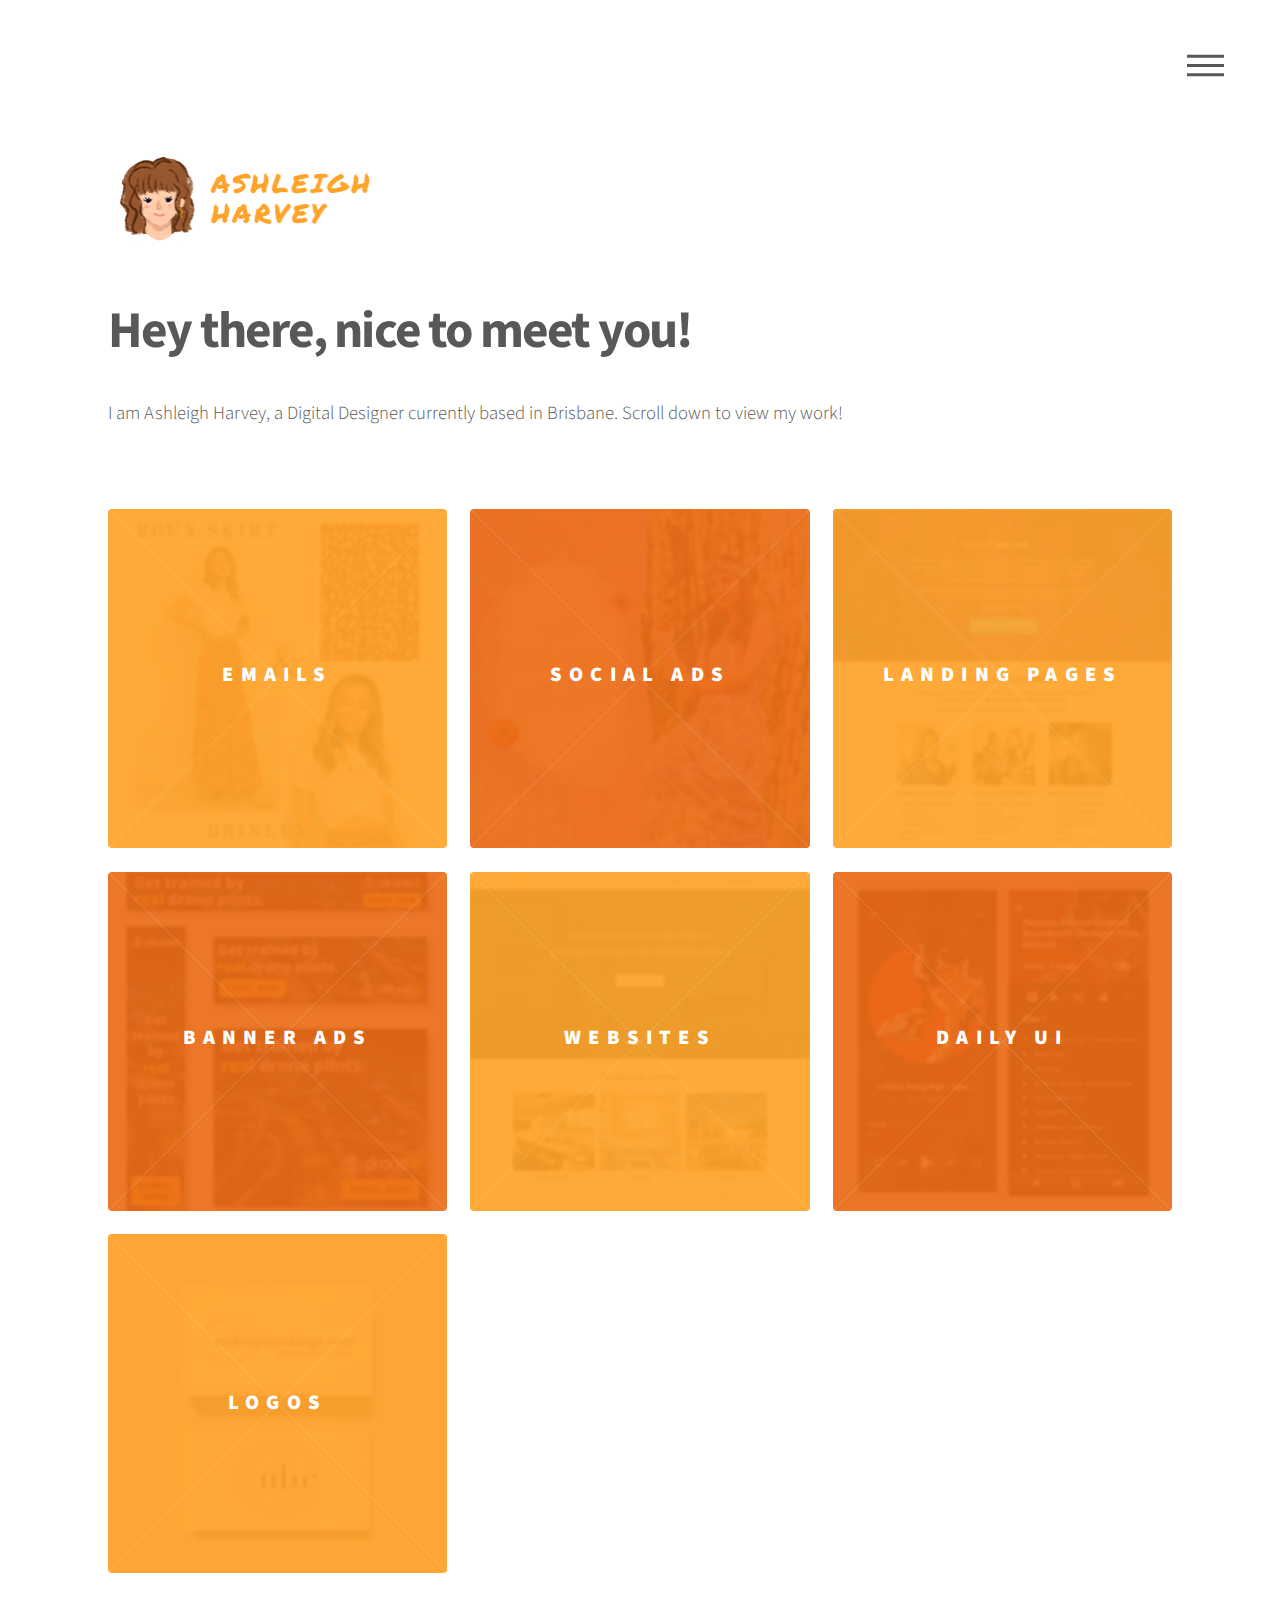
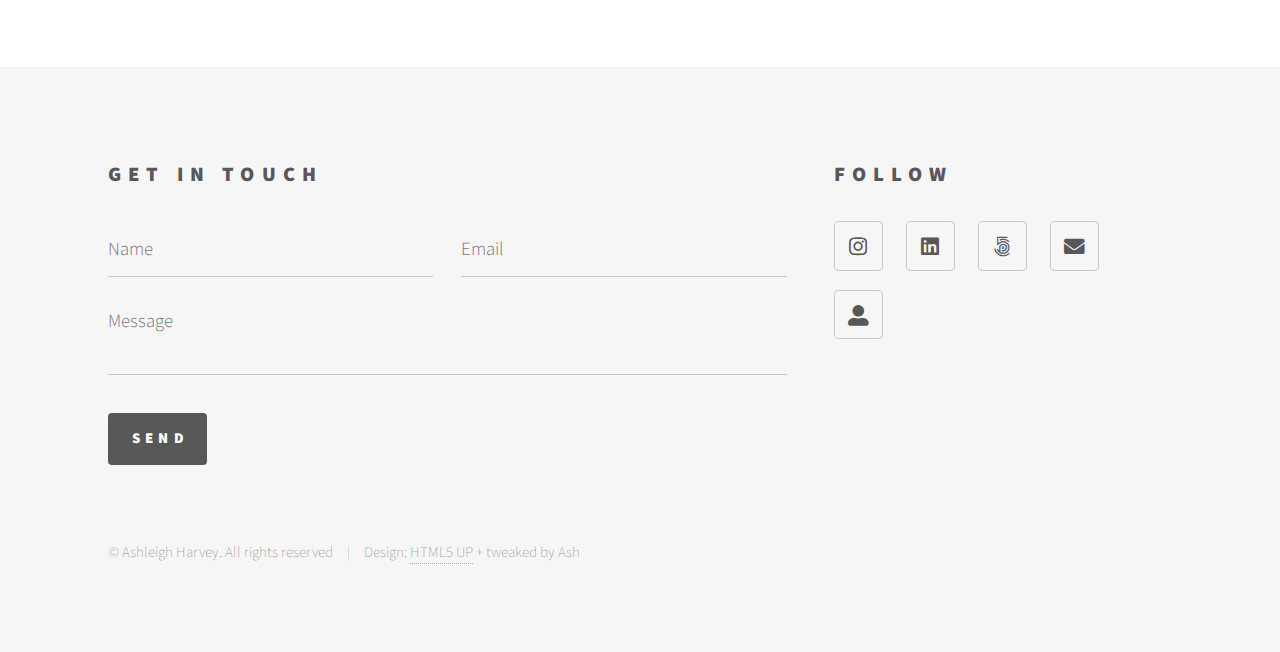
==== index.html @ 08225949 "first commit" ====
<!DOCTYPE HTML>
<!--
	Phantom by HTML5 UP. Adjusted by Ashleigh Harvey.
	html5up.net | @ajlkn
	Free for personal and commercial use under the CCA 3.0 license (html5up.net/license)
-->
<html>
	<head>
		<title>Ashleigh Harvey</title>
		<meta charset="utf-8" />
		<meta name="viewport" content="width=device-width, initial-scale=1, user-scalable=no" />
        <link rel="shortcut icon" type="image/jpg" href="images/favicon.png"/>
		<link rel="stylesheet" href="assets/css/main.css" />
        <link rel="stylesheet" href="images/ashface-square.png" />
		<noscript><link rel="stylesheet" href="assets/css/noscript.css" /></noscript>
	</head>
	<body class="is-preload">
		<!-- Wrapper -->
			<div id="wrapper">

				<!-- Header -->
					<header id="header">
						<div class="inner">

							<!-- Logo -->
								<a href="index.html" class="logo">
									<span class="symbol"><img src="images/ashleighharvey-logo.gif" alt="logo" style="width:278px;height:100px;"/></span>
								</a>

							<!-- Nav -->
								<nav>
									<ul>
										<li><a href="#menu">Menu</a></li>
									</ul>
								</nav>

						</div>
					</header>

				<!-- Menu -->
					<nav id="menu">
						<h2>Menu</h2>
						<ul>
							<li><a href="index.html">Home</a></li>
							<li><a href="about.html">About Me</a></li>
							<li><a href="Ashleigh-Harvey-Resume.pdf" target="_blank">Resume</a></li>
							<li><a href="elements.html">Elements</a></li>
						</ul>
					</nav>

				<!-- Main -->
					<div id="main">
						<div class="inner">
							<header>
                                
                              
                                <!-- CHANGING HEADER
                                <div class="typist-container">
                                <h1 class="typist">Howdy</h1>
                                <h1 class="typist">Flameo Hotman</h1>
                                <h1 class="typist">How's it going?</h1>
                                <h1 class="typist">Hiya!</h1>
                                <h1 class="typist">Nice to meet you.</h1>
                                </div>
                                -->
                                
                                
                                
                                
								<h1>Hey there, nice to meet you! </h1>
								<p>I am Ashleigh Harvey, a Digital Designer currently based in Brisbane. 
                                Scroll down to view my work!
</p>
							</header>
							<section class="tiles" style="margin-top: 3em;">
								<article class="style1">
									<span class="image">
										<img src="images/email-tile.jpg" alt="" />
									</span>
									<a href="Emails.html">
										<h2>Emails</h2>
										<div class="content">
											<p>Campaigns + Automations created in Active Campaign, Mailchimp, Klaviyo, Omnisend.</p>
										</div>
									</a>
								</article>
								<article class="style2">
									<span class="image">
										<img src="images/social-tile.jpg" alt="" />
									</span>
									<a href="SocialMedia.html">
										<h2>Social Ads</h2>
										<div class="content">
											<p>Ads and carousel designs for social media platforms.</p>
										</div>
									</a>
								</article>
								<article class="style3">
									<span class="image">
										<img src="images/lp-tile.jpg" alt="" />
									</span>
									<a href="landingpage.html">
										<h2>Landing Pages</h2>
										<div class="content">
											<p>Created with Unbounce.</p>
										</div>
									</a>
								</article>
								<article class="style4">
									<span class="image">
										<img src="images/banner-tile.jpg" alt="" />
									</span>
									<a href="googlebanner.html">
										<h2>Banner Ads</h2>
										<div class="content">
											<p>Photoshop, Bannersnack.</p>
										</div>
									</a>
								</article>
								<article class="style5">
									<span class="image">
										<img src="images/website-tile.png" alt="" />
									</span>
									<a href="websites.html">
										<h2>Websites</h2>
										<div class="content">
											<p>Photoshop, XD, Wordpress, Shopify.</p>
										</div>
									</a>
								</article>
								<article class="style6">
									<span class="image">
								        <img src="images/videogame.png" alt="" />
									</span>
									<a href="ui.html">
										<h2>Daily UI</h2>
										<div class="content">
											<p>Daily UI challenge concepts.</p>
										</div>
                               
									</a>
								</article>
                                
                                <article class="style1">
									<span class="image">
										<img src="images/logo-tile.jpg" alt="" />
									</span>
									<a href="logo.html">
										<h2>Logos</h2>
									</a>
								</article>
								
                                  
                                
                                
							</section>
						</div>
					</div>

				<!-- Footer -->
					<footer id="footer">
						<div class="inner">
							<section>
								<h2>Get in touch</h2>
								<form method="post" action="mailto:lh.ashleigh@gmail.com">
									<div class="fields">
										<div class="field half">
											<input type="text" name="name" id="name" placeholder="Name" />
										</div>
										<div class="field half">
											<input type="email" name="email" id="email" placeholder="Email" />
										</div>
										<div class="field">
											<textarea name="message" id="message" placeholder="Message"></textarea>
										</div>
									</div>
									<ul class="actions">
										<li><input type="submit" value="Send" class="primary" /></li>
									</ul>
								</form>
							</section>
							<section>
								<h2>Follow</h2>
								<ul class="icons">
									
                                    <li><a href="https://www.instagram.com/potatomashleigh" target="_blank" class="icon brands style2 fa-instagram"  title="Instagram"><span class="label">Instagram</span></a></li>
                                    
                                    <li><a href="https://www.linkedin.com/in/ashleighharvey" target="_blank" class="icon brands style2 fa-linkedin"  title="LinkedIn"><span class="label">LinkedIn</span></a></li>
									
                                    <li><a href="https://500px.com/potatomashleigh" class="icon brands style2 fa-500px" target="_blank" title="Photography"><span class="label">500px</span></a></li>
									
                                    <li><a href="mailto:lh.ashleigh@gmail.com" target="_blank" class="icon solid style2 fa-envelope" title="Email"><span class="label">Email</span></a></li>
                                    
                                    <li><a href="https://www.interaction-design.org/ashleigh-harvey" class="icon solid style2 fa-user-alt" target="_blank" title="IDF Profile"><span class="label">Interaction Design Foundation</span></a></li>
								</ul>
                                
							</section>
							<ul class="copyright">
								<li>&copy; Ashleigh Harvey. All rights reserved</li><li>Design: <a href="http://html5up.net" target="_blank">HTML5 UP</a> + tweaked by Ash</li>
							</ul>
						</div>
					</footer>

			</div>

		<!-- Scripts -->
			<script src="assets/js/jquery.min.js"></script>
			<script src="assets/js/browser.min.js"></script>
			<script src="assets/js/breakpoints.min.js"></script>
			<script src="assets/js/util.js"></script>
			<script src="assets/js/main.js"></script>

	</body>
</html>
---- assets/css/main.css ----
@import url(fontawesome-all.min.css);
@import url("https://fonts.googleapis.com/css?family=Source+Sans+Pro:300,700,900");

/*
	Phantom by HTML5 UP. Adjusted by Ashleigh Harvey.
	html5up.net | @ajlkn
	Free for personal and commercial use under the CCA 3.0 license (html5up.net/license)
*/

html, body, div, span, applet, object,
iframe, h1, h2, h3, h4, h5, h6, p, blockquote,
pre, a, abbr, acronym, address, big, cite,
code, del, dfn, em, img, ins, kbd, q, s, samp,
small, strike, strong, sub, sup, tt, var, b,
u, i, center, dl, dt, dd, ol, ul, li, fieldset,
form, label, legend, table, caption, tbody,
tfoot, thead, tr, th, td, article, aside,
canvas, details, embed, figure, figcaption,
footer, header, hgroup, menu, nav, output, ruby,
section, summary, time, mark, audio, video {
	margin: 0;
	padding: 0;
	border: 0;
	font-size: 100%;
	font: inherit;
	vertical-align: baseline;}

article, aside, details, figcaption, figure,
footer, header, hgroup, menu, nav, section {
	display: block;}

body {
	line-height: 1;
}

ol, ul {
	list-style: none;
}

blockquote, q {
	quotes: none;
}

	blockquote:before, blockquote:after, q:before, q:after {
		content: '';
		content: none;
	}

table {
	border-collapse: collapse;
	border-spacing: 0;
}

body {
	-webkit-text-size-adjust: none;
}

mark {
	background-color: transparent;
	color: inherit;
}

input::-moz-focus-inner {
	border: 0;
	padding: 0;
}

input, select, textarea {
	-moz-appearance: none;
	-webkit-appearance: none;
	-ms-appearance: none;
	appearance: none;
}

/* Basic */

	@-ms-viewport {
		width: device-width;
	}

	body {
		-ms-overflow-style: scrollbar;
	}

	@media screen and (max-width: 480px) {

		html, body {
			min-width: 320px;
		}

	}

	html {
		box-sizing: border-box;
	}

	*, *:before, *:after {
		box-sizing: inherit;
	}

	body {
		background: #ffffff;
	}



/* Type */

	body, input, select, textarea {
		color: #585858;
		font-family: "Source Sans Pro", Helvetica, sans-serif;
		font-size: 16pt;
		font-weight: 300;
		line-height: 1.75;
	}

		@media screen and (max-width: 1680px) {

			body, input, select, textarea {
				font-size: 16pt;
			}

		}

		@media screen and (max-width: 1280px) {

			body, input, select, textarea {
				font-size: 14pt;
			}

		}

	a {
		-moz-transition: border-bottom-color 0.2s ease, color 0.2s ease;
		-webkit-transition: border-bottom-color 0.2s ease, color 0.2s ease;
		-ms-transition: border-bottom-color 0.2s ease, color 0.2s ease;
		transition: border-bottom-color 0.2s ease, color 0.2s ease;
		text-decoration: none;
		color: #585858;
		border-bottom: dotted 1px rgba(88, 88, 88, 0.5);
	}

		a:hover {
			border-bottom-color: transparent;
			color: #FFA329 !important;
		}

	strong, b {
		font-weight: 900;
	}

	em, i {
		font-style: italic;
	}

	p {
		margin: 0 0 2em 0;
	}

	h1 {
		font-size: 2.75em;
		font-weight: 700;
		line-height: 1.3;
		margin: 0 0 1em 0;
		letter-spacing: -0.035em;
	}

		h1 a {
			color: inherit;
		}

		@media screen and (max-width: 736px) {

			h1 {
				font-size: 2em;
				margin: 0 0 1em 0;
			}

		}

		@media screen and (max-width: 360px) {

			h1 {
				font-size: 1.75em;
			}

		}

	h2, h3, h4, h5, h6 {
		font-weight: 900;
		line-height: 1.5;
		margin: 0 0 1.5em 0;
		text-transform: uppercase;
		letter-spacing: 0.35em;
	}

		h2 a, h3 a, h4 a, h5 a, h6 a {
			color: inherit;
		}

	h2 {
		font-size: 1.1em;
	}

	h3 {
		font-size: 1em;
	}

	h4 {
		font-size: 0.8em;
	}

	h5 {
		font-size: 0.8em;
	}

	h6 {
		font-size: 0.8em;
	}

	@media screen and (max-width: 980px) {

		h1 br, h2 br, h3 br, h4 br, h5 br, h6 br {
			display: none;
		}

	}

	@media screen and (max-width: 736px) {

		h2 {
			font-size: 1em;
		}

		h3 {
			font-size: .9em;
		}

	}

	sub {
		font-size: 0.8em;
		position: relative;
		top: 0.5em;
	}

	sup {
		font-size: 0.8em;
		position: relative;
		top: -0.5em;
	}

	blockquote {
		border-left: solid 4px #c9c9c9;
		font-style: italic;
		margin: 0 0 2em 0;
		padding: 0.5em 0 0.5em 2em;
	}

	code {
		background: rgba(144, 144, 144, 0.075);
		border-radius: 4px;
		border: solid 1px #c9c9c9;
		font-family: "Courier New", monospace;
		font-size: 0.9em;
		margin: 0 0.25em;
		padding: 0.25em 0.65em;
	}

	pre {
		-webkit-overflow-scrolling: touch;
		font-family: "Courier New", monospace;
		font-size: 0.9em;
		margin: 0 0 2em 0;
	}

		pre code {
			display: block;
			line-height: 1.75;
			padding: 1em 1.5em;
			overflow-x: auto;
		}

	hr {
		border: 0;
		border-bottom: solid 1px #c9c9c9;
		margin: 2em 0;
	}

		hr.major {
			margin: 3em 0;
		}

	.align-left {
		text-align: left;
	}

	.align-center {
		text-align: center;
	}

	.align-right {
		text-align: right;
	}

/* Row */

	.row {
		display: flex;
		flex-wrap: wrap;
		box-sizing: border-box;
		align-items: stretch;
	}

		.row > * {
			box-sizing: border-box;
		}

		.row.gtr-uniform > * > :last-child {
			margin-bottom: 0;
		}

		.row.aln-left {
			justify-content: flex-start;
		}

		.row.aln-center {
			justify-content: center;
		}

		.row.aln-right {
			justify-content: flex-end;
		}

		.row.aln-top {
			align-items: flex-start;
		}

		.row.aln-middle {
			align-items: center;
		}

		.row.aln-bottom {
			align-items: flex-end;
		}

		.row > .imp {
			order: -1;
		}

		.row > .col-1 {
			width: 8.33333%;
		}

		.row > .off-1 {
			margin-left: 8.33333%;
		}

		.row > .col-2 {
			width: 16.66667%;
		}

		.row > .off-2 {
			margin-left: 16.66667%;
		}

		.row > .col-3 {
			width: 25%;
		}

		.row > .off-3 {
			margin-left: 25%;
		}

		.row > .col-4 {
			width: 33.33333%;
		}

		.row > .off-4 {
			margin-left: 33.33333%;
		}

		.row > .col-5 {
			width: 41.66667%;
		}

		.row > .off-5 {
			margin-left: 41.66667%;
		}

		.row > .col-6 {
			width: 50%;
		}

		.row > .off-6 {
			margin-left: 50%;
		}

		.row > .col-7 {
			width: 58.33333%;
		}

		.row > .off-7 {
			margin-left: 58.33333%;
		}

		.row > .col-8 {
			width: 66.66667%;
		}

		.row > .off-8 {
			margin-left: 66.66667%;
		}

		.row > .col-9 {
			width: 75%;
		}

		.row > .off-9 {
			margin-left: 75%;
		}

		.row > .col-10 {
			width: 83.33333%;
		}

		.row > .off-10 {
			margin-left: 83.33333%;
		}

		.row > .col-11 {
			width: 91.66667%;
		}

		.row > .off-11 {
			margin-left: 91.66667%;
		}

		.row > .col-12 {
			width: 100%;
		}

		.row > .off-12 {
			margin-left: 100%;
		}

		.row.gtr-0 {
			margin-top: 0;
			margin-left: 0em;
		}

			.row.gtr-0 > * {
				padding: 0 0 0 0em;
			}

			.row.gtr-0.gtr-uniform {
				margin-top: 0em;
			}

				.row.gtr-0.gtr-uniform > * {
					padding-top: 0em;
				}

		.row.gtr-25 {
			margin-top: 0;
			margin-left: -0.5em;
		}

			.row.gtr-25 > * {
				padding: 0 0 0 0.5em;
			}

			.row.gtr-25.gtr-uniform {
				margin-top: -0.5em;
			}

				.row.gtr-25.gtr-uniform > * {
					padding-top: 0.5em;
				}

		.row.gtr-50 {
			margin-top: 0;
			margin-left: -1em;
		}

			.row.gtr-50 > * {
				padding: 0 0 0 1em;
			}

			.row.gtr-50.gtr-uniform {
				margin-top: -1em;
			}

				.row.gtr-50.gtr-uniform > * {
					padding-top: 1em;
				}

		.row {
			margin-top: 0;
			margin-left: -2em;
		}

			.row > * {
				padding: 0 0 0 2em;
			}

			.row.gtr-uniform {
				margin-top: -2em;
			}

				.row.gtr-uniform > * {
					padding-top: 2em;
				}

		.row.gtr-150 {
			margin-top: 0;
			margin-left: -3em;
		}

			.row.gtr-150 > * {
				padding: 0 0 0 3em;
			}

			.row.gtr-150.gtr-uniform {
				margin-top: -3em;
			}

				.row.gtr-150.gtr-uniform > * {
					padding-top: 3em;
				}

		.row.gtr-200 {
			margin-top: 0;
			margin-left: -4em;
		}

			.row.gtr-200 > * {
				padding: 0 0 0 4em;
			}

			.row.gtr-200.gtr-uniform {
				margin-top: -4em;
			}

				.row.gtr-200.gtr-uniform > * {
					padding-top: 4em;
				}

		@media screen and (max-width: 1680px) {

			.row {
				display: flex;
				flex-wrap: wrap;
				box-sizing: border-box;
				align-items: stretch;
			}

				.row > * {
					box-sizing: border-box;
				}

				.row.gtr-uniform > * > :last-child {
					margin-bottom: 0;
				}

				.row.aln-left {
					justify-content: flex-start;
				}

				.row.aln-center {
					justify-content: center;
				}

				.row.aln-right {
					justify-content: flex-end;
				}

				.row.aln-top {
					align-items: flex-start;
				}

				.row.aln-middle {
					align-items: center;
				}

				.row.aln-bottom {
					align-items: flex-end;
				}

				.row > .imp-xlarge {
					order: -1;
				}

				.row > .col-1-xlarge {
					width: 8.33333%;
				}

				.row > .off-1-xlarge {
					margin-left: 8.33333%;
				}

				.row > .col-2-xlarge {
					width: 16.66667%;
				}

				.row > .off-2-xlarge {
					margin-left: 16.66667%;
				}

				.row > .col-3-xlarge {
					width: 25%;
				}

				.row > .off-3-xlarge {
					margin-left: 25%;
				}

				.row > .col-4-xlarge {
					width: 33.33333%;
				}

				.row > .off-4-xlarge {
					margin-left: 33.33333%;
				}

				.row > .col-5-xlarge {
					width: 41.66667%;
				}

				.row > .off-5-xlarge {
					margin-left: 41.66667%;
				}

				.row > .col-6-xlarge {
					width: 50%;
				}

				.row > .off-6-xlarge {
					margin-left: 50%;
				}

				.row > .col-7-xlarge {
					width: 58.33333%;
				}

				.row > .off-7-xlarge {
					margin-left: 58.33333%;
				}

				.row > .col-8-xlarge {
					width: 66.66667%;
				}

				.row > .off-8-xlarge {
					margin-left: 66.66667%;
				}

				.row > .col-9-xlarge {
					width: 75%;
				}

				.row > .off-9-xlarge {
					margin-left: 75%;
				}

				.row > .col-10-xlarge {
					width: 83.33333%;
				}

				.row > .off-10-xlarge {
					margin-left: 83.33333%;
				}

				.row > .col-11-xlarge {
					width: 91.66667%;
				}

				.row > .off-11-xlarge {
					margin-left: 91.66667%;
				}

				.row > .col-12-xlarge {
					width: 100%;
				}

				.row > .off-12-xlarge {
					margin-left: 100%;
				}

				.row.gtr-0 {
					margin-top: 0;
					margin-left: 0em;
				}

					.row.gtr-0 > * {
						padding: 0 0 0 0em;
					}

					.row.gtr-0.gtr-uniform {
						margin-top: 0em;
					}

						.row.gtr-0.gtr-uniform > * {
							padding-top: 0em;
						}

				.row.gtr-25 {
					margin-top: 0;
					margin-left: -0.5em;
				}

					.row.gtr-25 > * {
						padding: 0 0 0 0.5em;
					}

					.row.gtr-25.gtr-uniform {
						margin-top: -0.5em;
					}

						.row.gtr-25.gtr-uniform > * {
							padding-top: 0.5em;
						}

				.row.gtr-50 {
					margin-top: 0;
					margin-left: -1em;
				}

					.row.gtr-50 > * {
						padding: 0 0 0 1em;
					}

					.row.gtr-50.gtr-uniform {
						margin-top: -1em;
					}

						.row.gtr-50.gtr-uniform > * {
							padding-top: 1em;
						}

				.row {
					margin-top: 0;
					margin-left: -2em;
				}

					.row > * {
						padding: 0 0 0 2em;
					}

					.row.gtr-uniform {
						margin-top: -2em;
					}

						.row.gtr-uniform > * {
							padding-top: 2em;
						}

				.row.gtr-150 {
					margin-top: 0;
					margin-left: -3em;
				}

					.row.gtr-150 > * {
						padding: 0 0 0 3em;
					}

					.row.gtr-150.gtr-uniform {
						margin-top: -3em;
					}

						.row.gtr-150.gtr-uniform > * {
							padding-top: 3em;
						}

				.row.gtr-200 {
					margin-top: 0;
					margin-left: -4em;
				}

					.row.gtr-200 > * {
						padding: 0 0 0 4em;
					}

					.row.gtr-200.gtr-uniform {
						margin-top: -4em;
					}

						.row.gtr-200.gtr-uniform > * {
							padding-top: 4em;
						}

		}

		@media screen and (max-width: 1280px) {

			.row {
				display: flex;
				flex-wrap: wrap;
				box-sizing: border-box;
				align-items: stretch;
			}

				.row > * {
					box-sizing: border-box;
				}

				.row.gtr-uniform > * > :last-child {
					margin-bottom: 0;
				}

				.row.aln-left {
					justify-content: flex-start;
				}

				.row.aln-center {
					justify-content: center;
				}

				.row.aln-right {
					justify-content: flex-end;
				}

				.row.aln-top {
					align-items: flex-start;
				}

				.row.aln-middle {
					align-items: center;
				}

				.row.aln-bottom {
					align-items: flex-end;
				}

				.row > .imp-large {
					order: -1;
				}

				.row > .col-1-large {
					width: 8.33333%;
				}

				.row > .off-1-large {
					margin-left: 8.33333%;
				}

				.row > .col-2-large {
					width: 16.66667%;
				}

				.row > .off-2-large {
					margin-left: 16.66667%;
				}

				.row > .col-3-large {
					width: 25%;
				}

				.row > .off-3-large {
					margin-left: 25%;
				}

				.row > .col-4-large {
					width: 33.33333%;
				}

				.row > .off-4-large {
					margin-left: 33.33333%;
				}

				.row > .col-5-large {
					width: 41.66667%;
				}

				.row > .off-5-large {
					margin-left: 41.66667%;
				}

				.row > .col-6-large {
					width: 50%;
				}

				.row > .off-6-large {
					margin-left: 50%;
				}

				.row > .col-7-large {
					width: 58.33333%;
				}

				.row > .off-7-large {
					margin-left: 58.33333%;
				}

				.row > .col-8-large {
					width: 66.66667%;
				}

				.row > .off-8-large {
					margin-left: 66.66667%;
				}

				.row > .col-9-large {
					width: 75%;
				}

				.row > .off-9-large {
					margin-left: 75%;
				}

				.row > .col-10-large {
					width: 83.33333%;
				}

				.row > .off-10-large {
					margin-left: 83.33333%;
				}

				.row > .col-11-large {
					width: 91.66667%;
				}

				.row > .off-11-large {
					margin-left: 91.66667%;
				}

				.row > .col-12-large {
					width: 100%;
				}

				.row > .off-12-large {
					margin-left: 100%;
				}

				.row.gtr-0 {
					margin-top: 0;
					margin-left: 0em;
				}

					.row.gtr-0 > * {
						padding: 0 0 0 0em;
					}

					.row.gtr-0.gtr-uniform {
						margin-top: 0em;
					}

						.row.gtr-0.gtr-uniform > * {
							padding-top: 0em;
						}

				.row.gtr-25 {
					margin-top: 0;
					margin-left: -0.5em;
				}

					.row.gtr-25 > * {
						padding: 0 0 0 0.5em;
					}

					.row.gtr-25.gtr-uniform {
						margin-top: -0.5em;
					}

						.row.gtr-25.gtr-uniform > * {
							padding-top: 0.5em;
						}

				.row.gtr-50 {
					margin-top: 0;
					margin-left: -1em;
				}

					.row.gtr-50 > * {
						padding: 0 0 0 1em;
					}

					.row.gtr-50.gtr-uniform {
						margin-top: -1em;
					}

						.row.gtr-50.gtr-uniform > * {
							padding-top: 1em;
						}

				.row {
					margin-top: 0;
					margin-left: -2em;
				}

					.row > * {
						padding: 0 0 0 2em;
					}

					.row.gtr-uniform {
						margin-top: -2em;
					}

						.row.gtr-uniform > * {
							padding-top: 2em;
						}

				.row.gtr-150 {
					margin-top: 0;
					margin-left: -3em;
				}

					.row.gtr-150 > * {
						padding: 0 0 0 3em;
					}

					.row.gtr-150.gtr-uniform {
						margin-top: -3em;
					}

						.row.gtr-150.gtr-uniform > * {
							padding-top: 3em;
						}

				.row.gtr-200 {
					margin-top: 0;
					margin-left: -4em;
				}

					.row.gtr-200 > * {
						padding: 0 0 0 4em;
					}

					.row.gtr-200.gtr-uniform {
						margin-top: -4em;
					}

						.row.gtr-200.gtr-uniform > * {
							padding-top: 4em;
						}

		}

		@media screen and (max-width: 980px) {

			.row {
				display: flex;
				flex-wrap: wrap;
				box-sizing: border-box;
				align-items: stretch;
			}

				.row > * {
					box-sizing: border-box;
				}

				.row.gtr-uniform > * > :last-child {
					margin-bottom: 0;
				}

				.row.aln-left {
					justify-content: flex-start;
				}

				.row.aln-center {
					justify-content: center;
				}

				.row.aln-right {
					justify-content: flex-end;
				}

				.row.aln-top {
					align-items: flex-start;
				}

				.row.aln-middle {
					align-items: center;
				}

				.row.aln-bottom {
					align-items: flex-end;
				}

				.row > .imp-medium {
					order: -1;
				}

				.row > .col-1-medium {
					width: 8.33333%;
				}

				.row > .off-1-medium {
					margin-left: 8.33333%;
				}

				.row > .col-2-medium {
					width: 16.66667%;
				}

				.row > .off-2-medium {
					margin-left: 16.66667%;
				}

				.row > .col-3-medium {
					width: 25%;
				}

				.row > .off-3-medium {
					margin-left: 25%;
				}

				.row > .col-4-medium {
					width: 33.33333%;
				}

				.row > .off-4-medium {
					margin-left: 33.33333%;
				}

				.row > .col-5-medium {
					width: 41.66667%;
				}

				.row > .off-5-medium {
					margin-left: 41.66667%;
				}

				.row > .col-6-medium {
					width: 50%;
				}

				.row > .off-6-medium {
					margin-left: 50%;
				}

				.row > .col-7-medium {
					width: 58.33333%;
				}

				.row > .off-7-medium {
					margin-left: 58.33333%;
				}

				.row > .col-8-medium {
					width: 66.66667%;
				}

				.row > .off-8-medium {
					margin-left: 66.66667%;
				}

				.row > .col-9-medium {
					width: 75%;
				}

				.row > .off-9-medium {
					margin-left: 75%;
				}

				.row > .col-10-medium {
					width: 83.33333%;
				}

				.row > .off-10-medium {
					margin-left: 83.33333%;
				}

				.row > .col-11-medium {
					width: 91.66667%;
				}

				.row > .off-11-medium {
					margin-left: 91.66667%;
				}

				.row > .col-12-medium {
					width: 100%;
				}

				.row > .off-12-medium {
					margin-left: 100%;
				}

				.row.gtr-0 {
					margin-top: 0;
					margin-left: 0em;
				}

					.row.gtr-0 > * {
						padding: 0 0 0 0em;
					}

					.row.gtr-0.gtr-uniform {
						margin-top: 0em;
					}

						.row.gtr-0.gtr-uniform > * {
							padding-top: 0em;
						}

				.row.gtr-25 {
					margin-top: 0;
					margin-left: -0.375em;
				}

					.row.gtr-25 > * {
						padding: 0 0 0 0.375em;
					}

					.row.gtr-25.gtr-uniform {
						margin-top: -0.375em;
					}

						.row.gtr-25.gtr-uniform > * {
							padding-top: 0.375em;
						}

				.row.gtr-50 {
					margin-top: 0;
					margin-left: -0.75em;
				}

					.row.gtr-50 > * {
						padding: 0 0 0 0.75em;
					}

					.row.gtr-50.gtr-uniform {
						margin-top: -0.75em;
					}

						.row.gtr-50.gtr-uniform > * {
							padding-top: 0.75em;
						}

				.row {
					margin-top: 0;
					margin-left: -1.5em;
				}

					.row > * {
						padding: 0 0 0 1.5em;
					}

					.row.gtr-uniform {
						margin-top: -1.5em;
					}

						.row.gtr-uniform > * {
							padding-top: 1.5em;
						}

				.row.gtr-150 {
					margin-top: 0;
					margin-left: -2.25em;
				}

					.row.gtr-150 > * {
						padding: 0 0 0 2.25em;
					}

					.row.gtr-150.gtr-uniform {
						margin-top: -2.25em;
					}

						.row.gtr-150.gtr-uniform > * {
							padding-top: 2.25em;
						}

				.row.gtr-200 {
					margin-top: 0;
					margin-left: -3em;
				}

					.row.gtr-200 > * {
						padding: 0 0 0 3em;
					}

					.row.gtr-200.gtr-uniform {
						margin-top: -3em;
					}

						.row.gtr-200.gtr-uniform > * {
							padding-top: 3em;
						}

		}

		@media screen and (max-width: 736px) {

			.row {
				display: flex;
				flex-wrap: wrap;
				box-sizing: border-box;
				align-items: stretch;
			}

				.row > * {
					box-sizing: border-box;
				}

				.row.gtr-uniform > * > :last-child {
					margin-bottom: 0;
				}

				.row.aln-left {
					justify-content: flex-start;
				}

				.row.aln-center {
					justify-content: center;
				}

				.row.aln-right {
					justify-content: flex-end;
				}

				.row.aln-top {
					align-items: flex-start;
				}

				.row.aln-middle {
					align-items: center;
				}

				.row.aln-bottom {
					align-items: flex-end;
				}

				.row > .imp-small {
					order: -1;
				}

				.row > .col-1-small {
					width: 8.33333%;
				}

				.row > .off-1-small {
					margin-left: 8.33333%;
				}

				.row > .col-2-small {
					width: 16.66667%;
				}

				.row > .off-2-small {
					margin-left: 16.66667%;
				}

				.row > .col-3-small {
					width: 25%;
				}

				.row > .off-3-small {
					margin-left: 25%;
				}

				.row > .col-4-small {
					width: 33.33333%;
				}

				.row > .off-4-small {
					margin-left: 33.33333%;
				}

				.row > .col-5-small {
					width: 41.66667%;
				}

				.row > .off-5-small {
					margin-left: 41.66667%;
				}

				.row > .col-6-small {
					width: 50%;
				}

				.row > .off-6-small {
					margin-left: 50%;
				}

				.row > .col-7-small {
					width: 58.33333%;
				}

				.row > .off-7-small {
					margin-left: 58.33333%;
				}

				.row > .col-8-small {
					width: 66.66667%;
				}

				.row > .off-8-small {
					margin-left: 66.66667%;
				}

				.row > .col-9-small {
					width: 75%;
				}

				.row > .off-9-small {
					margin-left: 75%;
				}

				.row > .col-10-small {
					width: 83.33333%;
				}

				.row > .off-10-small {
					margin-left: 83.33333%;
				}

				.row > .col-11-small {
					width: 91.66667%;
				}

				.row > .off-11-small {
					margin-left: 91.66667%;
				}

				.row > .col-12-small {
					width: 100%;
				}

				.row > .off-12-small {
					margin-left: 100%;
				}

				.row.gtr-0 {
					margin-top: 0;
					margin-left: 0em;
				}

					.row.gtr-0 > * {
						padding: 0 0 0 0em;
					}

					.row.gtr-0.gtr-uniform {
						margin-top: 0em;
					}

						.row.gtr-0.gtr-uniform > * {
							padding-top: 0em;
						}

				.row.gtr-25 {
					margin-top: 0;
					margin-left: -0.25em;
				}

					.row.gtr-25 > * {
						padding: 0 0 0 0.25em;
					}

					.row.gtr-25.gtr-uniform {
						margin-top: -0.25em;
					}

						.row.gtr-25.gtr-uniform > * {
							padding-top: 0.25em;
						}

				.row.gtr-50 {
					margin-top: 0;
					margin-left: -0.5em;
				}

					.row.gtr-50 > * {
						padding: 0 0 0 0.5em;
					}

					.row.gtr-50.gtr-uniform {
						margin-top: -0.5em;
					}

						.row.gtr-50.gtr-uniform > * {
							padding-top: 0.5em;
						}

				.row {
					margin-top: 0;
					margin-left: -1em;
				}

					.row > * {
						padding: 0 0 0 1em;
					}

					.row.gtr-uniform {
						margin-top: -1em;
					}

						.row.gtr-uniform > * {
							padding-top: 1em;
						}

				.row.gtr-150 {
					margin-top: 0;
					margin-left: -1.5em;
				}

					.row.gtr-150 > * {
						padding: 0 0 0 1.5em;
					}

					.row.gtr-150.gtr-uniform {
						margin-top: -1.5em;
					}

						.row.gtr-150.gtr-uniform > * {
							padding-top: 1.5em;
						}

				.row.gtr-200 {
					margin-top: 0;
					margin-left: -2em;
				}

					.row.gtr-200 > * {
						padding: 0 0 0 2em;
					}

					.row.gtr-200.gtr-uniform {
						margin-top: -2em;
					}

						.row.gtr-200.gtr-uniform > * {
							padding-top: 2em;
						}

		}

		@media screen and (max-width: 480px) {

			.row {
				display: flex;
				flex-wrap: wrap;
				box-sizing: border-box;
				align-items: stretch;
			}

				.row > * {
					box-sizing: border-box;
				}

				.row.gtr-uniform > * > :last-child {
					margin-bottom: 0;
				}

				.row.aln-left {
					justify-content: flex-start;
				}

				.row.aln-center {
					justify-content: center;
				}

				.row.aln-right {
					justify-content: flex-end;
				}

				.row.aln-top {
					align-items: flex-start;
				}

				.row.aln-middle {
					align-items: center;
				}

				.row.aln-bottom {
					align-items: flex-end;
				}

				.row > .imp-xsmall {
					order: -1;
				}

				.row > .col-1-xsmall {
					width: 8.33333%;
				}

				.row > .off-1-xsmall {
					margin-left: 8.33333%;
				}

				.row > .col-2-xsmall {
					width: 16.66667%;
				}

				.row > .off-2-xsmall {
					margin-left: 16.66667%;
				}

				.row > .col-3-xsmall {
					width: 25%;
				}

				.row > .off-3-xsmall {
					margin-left: 25%;
				}

				.row > .col-4-xsmall {
					width: 33.33333%;
				}

				.row > .off-4-xsmall {
					margin-left: 33.33333%;
				}

				.row > .col-5-xsmall {
					width: 41.66667%;
				}

				.row > .off-5-xsmall {
					margin-left: 41.66667%;
				}

				.row > .col-6-xsmall {
					width: 50%;
				}

				.row > .off-6-xsmall {
					margin-left: 50%;
				}

				.row > .col-7-xsmall {
					width: 58.33333%;
				}

				.row > .off-7-xsmall {
					margin-left: 58.33333%;
				}

				.row > .col-8-xsmall {
					width: 66.66667%;
				}

				.row > .off-8-xsmall {
					margin-left: 66.66667%;
				}

				.row > .col-9-xsmall {
					width: 75%;
				}

				.row > .off-9-xsmall {
					margin-left: 75%;
				}

				.row > .col-10-xsmall {
					width: 83.33333%;
				}

				.row > .off-10-xsmall {
					margin-left: 83.33333%;
				}

				.row > .col-11-xsmall {
					width: 91.66667%;
				}

				.row > .off-11-xsmall {
					margin-left: 91.66667%;
				}

				.row > .col-12-xsmall {
					width: 100%;
				}

				.row > .off-12-xsmall {
					margin-left: 100%;
				}

				.row.gtr-0 {
					margin-top: 0;
					margin-left: 0em;
				}

					.row.gtr-0 > * {
						padding: 0 0 0 0em;
					}

					.row.gtr-0.gtr-uniform {
						margin-top: 0em;
					}

						.row.gtr-0.gtr-uniform > * {
							padding-top: 0em;
						}

				.row.gtr-25 {
					margin-top: 0;
					margin-left: -0.25em;
				}

					.row.gtr-25 > * {
						padding: 0 0 0 0.25em;
					}

					.row.gtr-25.gtr-uniform {
						margin-top: -0.25em;
					}

						.row.gtr-25.gtr-uniform > * {
							padding-top: 0.25em;
						}

				.row.gtr-50 {
					margin-top: 0;
					margin-left: -0.5em;
				}

					.row.gtr-50 > * {
						padding: 0 0 0 0.5em;
					}

					.row.gtr-50.gtr-uniform {
						margin-top: -0.5em;
					}

						.row.gtr-50.gtr-uniform > * {
							padding-top: 0.5em;
						}

				.row {
					margin-top: 0;
					margin-left: -1em;
				}

					.row > * {
						padding: 0 0 0 1em;
					}

					.row.gtr-uniform {
						margin-top: -1em;
					}

						.row.gtr-uniform > * {
							padding-top: 1em;
						}

				.row.gtr-150 {
					margin-top: 0;
					margin-left: -1.5em;
				}

					.row.gtr-150 > * {
						padding: 0 0 0 1.5em;
					}

					.row.gtr-150.gtr-uniform {
						margin-top: -1.5em;
					}

						.row.gtr-150.gtr-uniform > * {
							padding-top: 1.5em;
						}

				.row.gtr-200 {
					margin-top: 0;
					margin-left: -2em;
				}

					.row.gtr-200 > * {
						padding: 0 0 0 2em;
					}

					.row.gtr-200.gtr-uniform {
						margin-top: -2em;
					}

						.row.gtr-200.gtr-uniform > * {
							padding-top: 2em;
						}

		}









/*Page Transition*/


@keyframes transitionIn {
    from {
        opacity: 0;
        transform: rotateX(0deg);
    }
    
    to {
        opacity: 1;
        transform: rotateX(0);
    }
}









/* Section/Article */

	section.special, article.special {
		text-align: center;
	}

	header p {
		margin-top: -1em;
	}

	@media screen and (max-width: 736px) {

		header p {
			margin-top: 0;
		}

	}

/* Icon */

	.icon {
		text-decoration: none;
		border-bottom: none;
		position: relative;
	}

		.icon:before {
			-moz-osx-font-smoothing: grayscale;
			-webkit-font-smoothing: antialiased;
			display: inline-block;
			font-style: normal;
			font-variant: normal;
			text-rendering: auto;
			line-height: 1;
			text-transform: none !important;
			font-family: 'Font Awesome 5 Free';
			font-weight: 400;
		}

		.icon > .label {
			display: none;
		}

		.icon:before {
			line-height: inherit;
		}

		.icon.solid:before {
			font-weight: 900;
		}

		.icon.brands:before {
			font-family: 'Font Awesome 5 Brands';
		}

		.icon.style2 {
			-moz-transition: background-color 0.2s ease-in-out, color 0.2s ease-in-out, border-color 0.2s ease-in-out;
			-webkit-transition: background-color 0.2s ease-in-out, color 0.2s ease-in-out, border-color 0.2s ease-in-out;
			-ms-transition: background-color 0.2s ease-in-out, color 0.2s ease-in-out, border-color 0.2s ease-in-out;
			transition: background-color 0.2s ease-in-out, color 0.2s ease-in-out, border-color 0.2s ease-in-out;
			background-color: transparent;
			border: solid 1px #c9c9c9;
			border-radius: 4px;
			width: 2.65em;
			height: 2.65em;
			display: inline-block;
			text-align: center;
			line-height: 2.65em;
			color: inherit;
		}

			.icon.style2:before {
				font-size: 1.1em;
			}

			.icon.style2:hover {
				color: #FFA329;
				border-color: #FFA329;
			}

			.icon.style2:active {
				background-color: rgba(242, 132, 158, 0.1);
			}

/* List */

	ol {
		list-style: decimal;
		margin: 0 0 2em 0;
		padding-left: 1.25em;
	}

		ol li {
			padding-left: 0.25em;
		}

	ul {
		list-style: disc;
		margin: 0 0 2em 0;
		padding-left: 1em;
	}

		ul li {
			padding-left: 0.5em;
		}

		ul.alt {
			list-style: none;
			padding-left: 0;
		}

			ul.alt li {
				border-top: solid 1px #c9c9c9;
				padding: 0.5em 0;
			}

				ul.alt li:first-child {
					border-top: 0;
					padding-top: 0;
				}

	dl {
		margin: 0 0 2em 0;
	}

		dl dt {
			display: block;
			font-weight: 900;
			margin: 0 0 1em 0;
		}

		dl dd {
			margin-left: 2em;
		}

/* Actions */

	ul.actions {
		display: -moz-flex;
		display: -webkit-flex;
		display: -ms-flex;
		display: flex;
		cursor: default;
		list-style: none;
		margin-left: -1em;
		padding-left: 0;
	}

		ul.actions li {
			padding: 0 0 0 1em;
			vertical-align: middle;
		}

		ul.actions.special {
			-moz-justify-content: center;
			-webkit-justify-content: center;
			-ms-justify-content: center;
			justify-content: center;
			width: 100%;
			margin-left: 0;
		}

			ul.actions.special li:first-child {
				padding-left: 0;
			}

		ul.actions.stacked {
			-moz-flex-direction: column;
			-webkit-flex-direction: column;
			-ms-flex-direction: column;
			flex-direction: column;
			margin-left: 0;
		}

			ul.actions.stacked li {
				padding: 1.3em 0 0 0;
			}

				ul.actions.stacked li:first-child {
					padding-top: 0;
				}

		ul.actions.fit {
			width: calc(100% + 1em);
		}

			ul.actions.fit li {
				-moz-flex-grow: 1;
				-webkit-flex-grow: 1;
				-ms-flex-grow: 1;
				flex-grow: 1;
				-moz-flex-shrink: 1;
				-webkit-flex-shrink: 1;
				-ms-flex-shrink: 1;
				flex-shrink: 1;
				width: 100%;
			}

				ul.actions.fit li > * {
					width: 100%;
				}

			ul.actions.fit.stacked {
				width: 100%;
			}

		@media screen and (max-width: 480px) {

			ul.actions:not(.fixed) {
				-moz-flex-direction: column;
				-webkit-flex-direction: column;
				-ms-flex-direction: column;
				flex-direction: column;
				margin-left: 0;
				width: 100% !important;
			}

				ul.actions:not(.fixed) li {
					-moz-flex-grow: 1;
					-webkit-flex-grow: 1;
					-ms-flex-grow: 1;
					flex-grow: 1;
					-moz-flex-shrink: 1;
					-webkit-flex-shrink: 1;
					-ms-flex-shrink: 1;
					flex-shrink: 1;
					padding: 1em 0 0 0;
					text-align: center;
					width: 100%;
				}

					ul.actions:not(.fixed) li > * {
						width: 100%;
					}

					ul.actions:not(.fixed) li:first-child {
						padding-top: 0;
					}

					ul.actions:not(.fixed) li input[type="submit"],
					ul.actions:not(.fixed) li input[type="reset"],
					ul.actions:not(.fixed) li input[type="button"],
					ul.actions:not(.fixed) li button,
					ul.actions:not(.fixed) li .button {
						width: 100%;
					}

						ul.actions:not(.fixed) li input[type="submit"].icon:before,
						ul.actions:not(.fixed) li input[type="reset"].icon:before,
						ul.actions:not(.fixed) li input[type="button"].icon:before,
						ul.actions:not(.fixed) li button.icon:before,
						ul.actions:not(.fixed) li .button.icon:before {
							margin-left: -0.5rem;
						}

		}

/* Icons */

	ul.icons {
		cursor: default;
		list-style: none;
		padding-left: 0;
		margin: -1em 0 2em -1em;
	}

		ul.icons li {
			display: inline-block;
			padding: 1em 0 0 1em;
		}

/* Form */

	form {
		margin: 0 0 2em 0;
		overflow-x: hidden;
	}

		form > :last-child {
			margin-bottom: 0;
		}

		form > .fields {
			display: -moz-flex;
			display: -webkit-flex;
			display: -ms-flex;
			display: flex;
			-moz-flex-wrap: wrap;
			-webkit-flex-wrap: wrap;
			-ms-flex-wrap: wrap;
			flex-wrap: wrap;
			width: calc(100% + 3em);
			margin: -1.5em 0 2em -1.5em;
		}

			form > .fields > .field {
				-moz-flex-grow: 0;
				-webkit-flex-grow: 0;
				-ms-flex-grow: 0;
				flex-grow: 0;
				-moz-flex-shrink: 0;
				-webkit-flex-shrink: 0;
				-ms-flex-shrink: 0;
				flex-shrink: 0;
				padding: 1.5em 0 0 1.5em;
				width: calc(100% - 1.5em);
			}

				form > .fields > .field.half {
					width: calc(50% - 0.75em);
				}

				form > .fields > .field.third {
					width: calc(100%/3 - 0.5em);
				}

				form > .fields > .field.quarter {
					width: calc(25% - 0.375em);
				}

		@media screen and (max-width: 480px) {

			form > .fields {
				width: calc(100% + 3em);
				margin: -1.5em 0 2em -1.5em;
			}

				form > .fields > .field {
					padding: 1.5em 0 0 1.5em;
					width: calc(100% - 1.5em);
				}

					form > .fields > .field.half {
						width: calc(100% - 1.5em);
					}

					form > .fields > .field.third {
						width: calc(100% - 1.5em);
					}

					form > .fields > .field.quarter {
						width: calc(100% - 1.5em);
					}

		}

	label {
		display: block;
		font-size: 0.9em;
		font-weight: 900;
		margin: 0 0 1em 0;
	}

	input[type="text"],
	input[type="password"],
	input[type="email"],
	input[type="tel"],
	select,
	textarea {
		-moz-appearance: none;
		-webkit-appearance: none;
		-ms-appearance: none;
		appearance: none;
		background-color: transparent;
		border: none;
		border-radius: 0;
		border-bottom: solid 1px #c9c9c9;
		color: inherit;
		display: block;
		outline: 0;
		padding: 0;
		text-decoration: none;
		width: 100%;
	}

		input[type="text"]:invalid,
		input[type="password"]:invalid,
		input[type="email"]:invalid,
		input[type="tel"]:invalid,
		select:invalid,
		textarea:invalid {
			box-shadow: none;
		}

		input[type="text"]:focus,
		input[type="password"]:focus,
		input[type="email"]:focus,
		input[type="tel"]:focus,
		select:focus,
		textarea:focus {
			border-bottom-color: #FFA329;
			box-shadow: inset 0 -1px 0 0 #FFA329;
		}

	select {
		background-image: url("data:image/svg+xml;charset=utf8,%3Csvg xmlns='http://www.w3.org/2000/svg' width='40' height='40' preserveAspectRatio='none' viewBox='0 0 40 40'%3E%3Cpath d='M9.4,12.3l10.4,10.4l10.4-10.4c0.2-0.2,0.5-0.4,0.9-0.4c0.3,0,0.6,0.1,0.9,0.4l3.3,3.3c0.2,0.2,0.4,0.5,0.4,0.9 c0,0.4-0.1,0.6-0.4,0.9L20.7,31.9c-0.2,0.2-0.5,0.4-0.9,0.4c-0.3,0-0.6-0.1-0.9-0.4L4.3,17.3c-0.2-0.2-0.4-0.5-0.4-0.9 c0-0.4,0.1-0.6,0.4-0.9l3.3-3.3c0.2-0.2,0.5-0.4,0.9-0.4S9.1,12.1,9.4,12.3z' fill='%23c9c9c9' /%3E%3C/svg%3E");
		background-size: 1.25rem;
		background-repeat: no-repeat;
		background-position: calc(100% - 1rem) center;
		height: 3em;
		padding-right: 3em;
		text-overflow: ellipsis;
	}

		select option {
			background: #ffffff;
		}

		select:focus::-ms-value {
			background-color: transparent;
		}

		select::-ms-expand {
			display: none;
		}

	input[type="text"],
	input[type="password"],
	input[type="email"],
	select {
		height: 3em;
	}

	textarea {
		padding: 0;
		min-height: 3.75em;
	}

	input[type="checkbox"],
	input[type="radio"] {
		-moz-appearance: none;
		-webkit-appearance: none;
		-ms-appearance: none;
		appearance: none;
		display: block;
		float: left;
		margin-right: -2em;
		opacity: 0;
		width: 1em;
		z-index: -1;
	}

		input[type="checkbox"] + label,
		input[type="radio"] + label {
			text-decoration: none;
			color: #585858;
			cursor: pointer;
			display: inline-block;
			font-size: 1em;
			font-weight: 300;
			padding-left: 2.55em;
			padding-right: 0.75em;
			position: relative;
		}

			input[type="checkbox"] + label:before,
			input[type="radio"] + label:before {
				-moz-osx-font-smoothing: grayscale;
				-webkit-font-smoothing: antialiased;
				display: inline-block;
				font-style: normal;
				font-variant: normal;
				text-rendering: auto;
				line-height: 1;
				text-transform: none !important;
				font-family: 'Font Awesome 5 Free';
				font-weight: 900;
			}

			input[type="checkbox"] + label:before,
			input[type="radio"] + label:before {
				border-radius: 4px;
				border: solid 1px #c9c9c9;
				content: '';
				display: inline-block;
				font-size: 0.8em;
				height: 2.25em;
				left: 0;
				line-height: 2.25em;
				position: absolute;
				text-align: center;
				top: 0;
				width: 2.25em;
			}

		input[type="checkbox"]:checked + label:before,
		input[type="radio"]:checked + label:before {
			background: #585858;
			border-color: #585858;
			color: #ffffff;
			content: '\f00c';
		}

		input[type="checkbox"]:focus + label:before,
		input[type="radio"]:focus + label:before {
			border-color: #FFA329;
			box-shadow: 0 0 0 1px #FFA329;
		}

	input[type="checkbox"] + label:before {
		border-radius: 4px;
	}

	input[type="radio"] + label:before {
		border-radius: 100%;
	}

/* Box */

	.box {
		border-radius: 4px;
		border: solid 1px #c9c9c9;
		margin-bottom: 2em;
		padding: 1.5em;
	}

		.box > :last-child,
		.box > :last-child > :last-child,
		.box > :last-child > :last-child > :last-child {
			margin-bottom: 0;
		}

		.box.alt {
			border: 0;
			border-radius: 0;
			padding: 0;
		}

/* Image */

	.image {
		border-radius: 4px;
		border: 0;
		display: inline-block;
		position: relative;
	}

		.image img {
			border-radius: 4px;
			display: block;
		}

		.image.left, .image.right {
			max-width: 40%;
		}

			.image.left img, .image.right img {
				width: 100%;
			}

		.image.left {
			float: left;
			padding: 0 1.5em 1em 0;
			top: 0.25em;
		}

		.image.right {
			float: right;
			padding: 0 0 1em 1.5em;
			top: 0.25em;
		}

		.image.fit {
			display: block;
			margin: 0 0 2em 0;
			width: 100%;
		}

			.image.fit img {
				width: 100%;
			}

		.image.main {
			display: block;
			margin: 0 0 3em 0;
			width: 100%;
            z-index:10;
		}

			.image.main img {
				width: 100%;
                box-shadow: 5px 5px 10px #D3D3D3;
			}

			@media screen and (max-width: 736px) {

				.image.main {
					margin: 0 0 2em 0;
				}

			}

/* Table */

	.table-wrapper {
		-webkit-overflow-scrolling: touch;
		overflow-x: auto;
	}

	table {
		margin: 0 0 2em 0;
		width: 100%;
	}

		table tbody tr {
			border: solid 1px #c9c9c9;
			border-left: 0;
			border-right: 0;
		}

			table tbody tr:nth-child(2n + 1) {
				background-color: rgba(144, 144, 144, 0.075);
			}

		table td {
			padding: 0.75em 0.75em;
		}

		table th {
			font-size: 0.9em;
			font-weight: 900;
			padding: 0 0.75em 0.75em 0.75em;
			text-align: left;
		}

		table thead {
			border-bottom: solid 2px #c9c9c9;
		}

		table tfoot {
			border-top: solid 2px #c9c9c9;
		}

		table.alt {
			border-collapse: separate;
		}

			table.alt tbody tr td {
				border: solid 1px #c9c9c9;
				border-left-width: 0;
				border-top-width: 0;
			}

				table.alt tbody tr td:first-child {
					border-left-width: 1px;
				}

			table.alt tbody tr:first-child td {
				border-top-width: 1px;
			}

			table.alt thead {
				border-bottom: 0;
			}

			table.alt tfoot {
				border-top: 0;
			}

/* Button */

	input[type="submit"],
	input[type="reset"],
	input[type="button"],
	button,
	.button {
		-moz-appearance: none;
		-webkit-appearance: none;
		-ms-appearance: none;
		appearance: none;
		-moz-transition: background-color 0.2s ease-in-out, color 0.2s ease-in-out, box-shadow 0.2s ease-in-out;
		-webkit-transition: background-color 0.2s ease-in-out, color 0.2s ease-in-out, box-shadow 0.2s ease-in-out;
		-ms-transition: background-color 0.2s ease-in-out, color 0.2s ease-in-out, box-shadow 0.2s ease-in-out;
		transition: background-color 0.2s ease-in-out, color 0.2s ease-in-out, box-shadow 0.2s ease-in-out;
		background-color: transparent;
		border-radius: 4px;
		border: 0;
		box-shadow: inset 0 0 0 2px #585858;
		color: #585858 !important;
		cursor: pointer;
		display: inline-block;
		font-size: 0.8em;
		font-weight: 900;
		height: 3.5em;
		letter-spacing: 0.35em;
		line-height: 3.45em;
		overflow: hidden;
		padding: 0 1.25em 0 1.6em;
		text-align: center;
		text-decoration: none;
		text-overflow: ellipsis;
		text-transform: uppercase;
		white-space: nowrap;
	}

		input[type="submit"].icon:before,
		input[type="reset"].icon:before,
		input[type="button"].icon:before,
		button.icon:before,
		.button.icon:before {
			margin-right: 0.5em;
		}

		input[type="submit"].fit,
		input[type="reset"].fit,
		input[type="button"].fit,
		button.fit,
		.button.fit {
			width: 100%;
		}

		input[type="submit"]:hover,
		input[type="reset"]:hover,
		input[type="button"]:hover,
		button:hover,
		.button:hover {
			color: #FFA329 !important;
			box-shadow: inset 0 0 0 2px #FFA329;
		}

		input[type="submit"]:active,
		input[type="reset"]:active,
		input[type="button"]:active,
		button:active,
		.button:active {
			background-color: rgba(242, 132, 158, 0.1);
		}

		input[type="submit"].small,
		input[type="reset"].small,
		input[type="button"].small,
		button.small,
		.button.small {
			font-size: 0.6em;
		}

		input[type="submit"].large,
		input[type="reset"].large,
		input[type="button"].large,
		button.large,
		.button.large {
			font-size: 1em;
		}

		input[type="submit"].primary,
		input[type="reset"].primary,
		input[type="button"].primary,
		button.primary,
		.button.primary {
			box-shadow: none;
			background-color: #585858;
			color: #ffffff !important;
		}

			input[type="submit"].primary:hover,
			input[type="reset"].primary:hover,
			input[type="button"].primary:hover,
			button.primary:hover,
			.button.primary:hover {
				background-color: #FFA329;
			}

			input[type="submit"].primary:active,
			input[type="reset"].primary:active,
			input[type="button"].primary:active,
			button.primary:active,
			.button.primary:active {
				background-color: #ee5f81;
			}

		input[type="submit"].disabled, input[type="submit"]:disabled,
		input[type="reset"].disabled,
		input[type="reset"]:disabled,
		input[type="button"].disabled,
		input[type="button"]:disabled,
		button.disabled,
		button:disabled,
		.button.disabled,
		.button:disabled {
			pointer-events: none;
			opacity: 0.25;
		}

/* Tiles */

	.tiles {
		display: -moz-flex;
		display: -webkit-flex;
		display: -ms-flex;
		display: flex;
		-moz-flex-wrap: wrap;
		-webkit-flex-wrap: wrap;
		-ms-flex-wrap: wrap;
		flex-wrap: wrap;
		position: relative;
		margin: -2.5em 0 0 -2.5em;
	}

		.tiles article {
			-moz-transition: -moz-transform 0.5s ease, opacity 0.5s ease;
			-webkit-transition: -webkit-transform 0.5s ease, opacity 0.5s ease;
			-ms-transition: -ms-transform 0.5s ease, opacity 0.5s ease;
			transition: transform 0.5s ease, opacity 0.5s ease;
			position: relative;
			width: calc(33.33333% - 2.5em);
			margin: 2.5em 0 0 2.5em;
		}

			.tiles article > .image {
				-moz-transition: -moz-transform 0.5s ease;
				-webkit-transition: -webkit-transform 0.5s ease;
				-ms-transition: -ms-transform 0.5s ease;
				transition: transform 0.5s ease;
				position: relative;
				display: block;
				width: 100%;
				border-radius: 4px;
				overflow: hidden;
			}

				.tiles article > .image img {
					display: block;
					width: 100%;
                    filter: blur(1.6px);

				}

				.tiles article > .image:before {
					pointer-events: none;
					-moz-transition: background-color 0.5s ease, opacity 0.5s ease;
					-webkit-transition: background-color 0.5s ease, opacity 0.5s ease;
					-ms-transition: background-color 0.5s ease, opacity 0.5s ease;
					transition: background-color 0.5s ease, opacity 0.5s ease;
					content: '';
					display: block;
					position: absolute;
					top: 0;
					left: 0;
					width: 100%;
					height: 100%;
					opacity: 1.0;
					z-index: 1;
					opacity: 93%;                    
				}

				.tiles article > .image:after {
					pointer-events: none;
					-moz-transition: opacity 0.5s ease;
					-webkit-transition: opacity 0.5s ease;
					-ms-transition: opacity 0.5s ease;
					transition: opacity 0.5s ease;
					content: '';
					display: block;
					position: absolute;
					top: 0;
					left: 0;
					width: 100%;
					height: 100%;
					background-image: url("data:image/svg+xml;charset=utf8,%3Csvg xmlns='http://www.w3.org/2000/svg' width='100' height='100' viewBox='0 0 100 100' preserveAspectRatio='none'%3E%3Cstyle%3Eline %7B stroke-width: 0.25px%3B stroke: %23ffffff%3B %7D%3C/style%3E%3Cline x1='0' y1='0' x2='100' y2='100' /%3E%3Cline x1='100' y1='0' x2='0' y2='100' /%3E%3C/svg%3E");
					background-position: center;
					background-repeat: no-repeat;
					background-size: 100% 100%;
					opacity: 0.20;
					z-index: 2;
				}



			.tiles article > a {
				display: -moz-flex;
				display: -webkit-flex;
				display: -ms-flex;
				display: flex;
				-moz-flex-direction: column;
				-webkit-flex-direction: column;
				-ms-flex-direction: column;
				flex-direction: column;
				-moz-align-items: center;
				-webkit-align-items: center;
				-ms-align-items: center;
				align-items: center;
				-moz-justify-content: center;
				-webkit-justify-content: center;
				-ms-justify-content: center;
				justify-content: center;
				-moz-transition: background-color 0.5s ease, -moz-transform 0.5s ease;
				-webkit-transition: background-color 0.5s ease, -webkit-transform 0.5s ease;
				-ms-transition: background-color 0.5s ease, -ms-transform 0.5s ease;
				transition: background-color 0.5s ease, transform 0.5s ease;
				position: absolute;
				top: 0;
				left: 0;
				width: 100%;
				height: 100%;
				padding: 1em;
				border-radius: 4px;
				border-bottom: 0;
				color: #ffffff;
				text-align: center;
				text-decoration: none;
				z-index: 3;
			}

				.tiles article > a > :last-child {
					margin: 0;
				}

				.tiles article > a:hover {
					color: #ffffff !important;
				}

				.tiles article > a h2 {
					margin: 0;
              

				}

				.tiles article > a .content {
					-moz-transition: max-height 0.5s ease, opacity 0.5s ease;
					-webkit-transition: max-height 0.5s ease, opacity 0.5s ease;
					-ms-transition: max-height 0.5s ease, opacity 0.5s ease;
					transition: max-height 0.5s ease, opacity 0.5s ease;
					width: 100%;
					max-height: 0;
					line-height: 1.5;
					margin-top: 0.35em;
					opacity: 0;
				}

					.tiles article > a .content > :last-child {
						margin-bottom: 0;
					}

			.tiles article.style1 > .image:before {
				
                background-color: #FFA329;
			}

			.tiles article.style2 > .image:before {
				background-color: #EC6D18;
			}

			.tiles article.style3 > .image:before {
				background-color: #FFA329;
			}

			.tiles article.style4 > .image:before {
				background-color: #EC6D18;
			}

			.tiles article.style5 > .image:before {
				background-color: #FFA329;
			}

			.tiles article.style6 > .image:before {
				background-color: #EC6D18 ;
			}

			body:not(.is-touch) .tiles article:hover > .image {
				-moz-transform: scale(1.1);
				-webkit-transform: scale(1.1);
				-ms-transform: scale(1.1);
				transform: scale(1.1);
                
			}

				body:not(.is-touch) .tiles article:hover > .image:before {
					background-color: #222222;
					opacity: 0.65;
				}

				body:not(.is-touch) .tiles article:hover > .image:after {
					opacity: 0;
				}

			body:not(.is-touch) .tiles article:hover .content {
				max-height: 15em;
				opacity: 1;
			}

		* + .tiles {
			margin-top: 2em;
		}

		body.is-preload .tiles article {
			-moz-transform: scale(0.9);
			-webkit-transform: scale(0.9);
			-ms-transform: scale(0.9);
			transform: scale(0.9);
			opacity: 0;
		}

		body.is-touch .tiles article .content {
			max-height: 15em;
			opacity: 1;
		}

		@media screen and (max-width: 1280px) {

			.tiles {
				margin: -1.25em 0 0 -1.25em;
			}

				.tiles article {
					width: calc(33.33333% - 1.25em);
					margin: 1.25em 0 0 1.25em;
				}

		}

		@media screen and (max-width: 980px) {

			.tiles {
				margin: -2.5em 0 0 -2.5em;
			}

				.tiles article {
					width: calc(50% - 2.5em);
					margin: 2.5em 0 0 2.5em;
				}

		}

		@media screen and (max-width: 736px) {

			.tiles {
				margin: -1.25em 0 0 -1.25em;
			}

				.tiles article {
					width: calc(95% - 1.25em);
					margin: 1.25em 0 0 1.25em;
				}

					.tiles article:hover > .image {
						-moz-transform: scale(1.0);
						-webkit-transform: scale(1.0);
						-ms-transform: scale(1.0);
						transform: scale(1.0);
					}

		}

		@media screen and (max-width: 480px) {

			.tiles {
				margin: 0;
			}

				.tiles article {
					width: 100%;
					margin: 1.25em 0 0 0;
				}

		}

/* Header */

	#header {
		padding: 8em 0 0.1em 0 ;
	}

		#header .logo {
			display: block;
			border-bottom: 0;
			color: inherit;
			font-weight: 900;
			letter-spacing: 0.35em;
			margin: 0 0 2.5em 0;
			text-decoration: none;
			text-transform: uppercase;
			display: inline-block;
		}

			#header .logo > * {
				display: inline-block;
				vertical-align: middle;
			}

			#header .logo .symbol {
				margin-right: 0.65em;
			}

				#header .logo .symbol img {
					display: block;
					width: 2em;
					height: 2em;
				}

		#header nav {
			position: fixed;
			right: 2em;
			top: 2em;
			z-index: 10000;
		}

			#header nav ul {
				display: -moz-flex;
				display: -webkit-flex;
				display: -ms-flex;
				display: flex;
				-moz-align-items: center;
				-webkit-align-items: center;
				-ms-align-items: center;
				align-items: center;
				list-style: none;
				margin: 0;
				padding: 0;
			}

				#header nav ul li {
					display: block;
					padding: 0;
				}

					#header nav ul li a {
						display: block;
						position: relative;
						height: 3em;
						line-height: 3em;
						padding: 0 1.5em;
						background-color: rgba(255, 255, 255, 0.5);
						border-radius: 4px;
						border: 0;
						font-size: 0.8em;
						font-weight: 900;
						letter-spacing: 0.35em;
						text-transform: uppercase;
					}

					#header nav ul li a[href="#menu"] {
						-webkit-tap-highlight-color: transparent;
						width: 4em;
						text-indent: 4em;
						font-size: 1em;
						overflow: hidden;
						padding: 0;
						white-space: nowrap;
					}

						#header nav ul li a[href="#menu"]:before, #header nav ul li a[href="#menu"]:after {
							-moz-transition: opacity 0.2s ease;
							-webkit-transition: opacity 0.2s ease;
							-ms-transition: opacity 0.2s ease;
							transition: opacity 0.2s ease;
							content: '';
							display: block;
							position: absolute;
							top: 0;
							left: 0;
							width: 100%;
							height: 100%;
							background-position: center;
							background-repeat: no-repeat;
							background-size: 2em 2em;
						}

						#header nav ul li a[href="#menu"]:before {
							background-image: url("data:image/svg+xml;charset=utf8,%3Csvg xmlns='http://www.w3.org/2000/svg' width='100' height='100' viewBox='0 0 100 100' preserveAspectRatio='none'%3E%3Cstyle%3Eline %7B stroke-width: 8px%3B stroke: %23FFA329%3B %7D%3C/style%3E%3Cline x1='0' y1='25' x2='100' y2='25' /%3E%3Cline x1='0' y1='50' x2='100' y2='50' /%3E%3Cline x1='0' y1='75' x2='100' y2='75' /%3E%3C/svg%3E");
							opacity: 0;
						}

						#header nav ul li a[href="#menu"]:after {
							background-image: url("data:image/svg+xml;charset=utf8,%3Csvg xmlns='http://www.w3.org/2000/svg' width='100' height='100' viewBox='0 0 100 100' preserveAspectRatio='none'%3E%3Cstyle%3Eline %7B stroke-width: 8px%3B stroke: %23585858%3B %7D%3C/style%3E%3Cline x1='0' y1='25' x2='100' y2='25' /%3E%3Cline x1='0' y1='50' x2='100' y2='50' /%3E%3Cline x1='0' y1='75' x2='100' y2='75' /%3E%3C/svg%3E");
							opacity: 1;
						}

						#header nav ul li a[href="#menu"]:hover:before {
							opacity: 1;
						}

						#header nav ul li a[href="#menu"]:hover:after {
							opacity: 0;
						}

		@media screen and (max-width: 736px) {

			#header {
				padding: 4em 0 0.1em 0 ;
			}

				#header nav {
					right: 0.5em;
					top: 0.5em;
				}

					#header nav ul li a[href="#menu"]:before, #header nav ul li a[href="#menu"]:after {
						background-size: 1.5em 1.5em;
					}

		}

/* Menu */

	#wrapper {
		-moz-transition: opacity 0.45s ease;
		-webkit-transition: opacity 0.45s ease;
		-ms-transition: opacity 0.45s ease;
		transition: opacity 0.45s ease;
		opacity: 1;
	}

	#menu {
		-moz-transform: translateX(22em);
		-webkit-transform: translateX(22em);
		-ms-transform: translateX(22em);
		transform: translateX(22em);
		-moz-transition: -moz-transform 0.45s ease, visibility 0.45s;
		-webkit-transition: -webkit-transform 0.45s ease, visibility 0.45s;
		-ms-transition: -ms-transform 0.45s ease, visibility 0.45s;
		transition: transform 0.45s ease, visibility 0.45s;
		position: fixed;
		top: 0;
		right: 0;
		width: 22em;
		max-width: 80%;
		height: 100%;
		-webkit-overflow-scrolling: touch;
		background: #585858;
		color: #ffffff;
		cursor: default;
		visibility: hidden;
		z-index: 10002;
	}

		#menu > .inner {
			-moz-transition: opacity 0.45s ease;
			-webkit-transition: opacity 0.45s ease;
			-ms-transition: opacity 0.45s ease;
			transition: opacity 0.45s ease;
			-webkit-overflow-scrolling: touch;
			position: absolute;
			top: 0;
			left: 0;
			width: 100%;
			height: 100%;
			padding: 2.75em;
			opacity: 0;
			overflow-y: auto;
		}

			#menu > .inner > ul {
				list-style: none;
				margin: 0 0 1em 0;
				padding: 0;
			}

				#menu > .inner > ul > li {
					padding: 0;
					border-top: solid 1px rgba(255, 255, 255, 0.15);
				}

					#menu > .inner > ul > li a {
						display: block;
						padding: 1em 0;
						line-height: 1.5;
						border: 0;
						color: inherit;
					}

					#menu > .inner > ul > li:first-child {
						border-top: 0;
						margin-top: -1em;
					}

		#menu > .close {
			-moz-transition: opacity 0.45s ease, -moz-transform 0.45s ease;
			-webkit-transition: opacity 0.45s ease, -webkit-transform 0.45s ease;
			-ms-transition: opacity 0.45s ease, -ms-transform 0.45s ease;
			transition: opacity 0.45s ease, transform 0.45s ease;
			-moz-transform: scale(0.25) rotate(180deg);
			-webkit-transform: scale(0.25) rotate(180deg);
			-ms-transform: scale(0.25) rotate(180deg);
			transform: scale(0.25) rotate(180deg);
			-webkit-tap-highlight-color: transparent;
			display: block;
			position: absolute;
			top: 2em;
			left: -6em;
			width: 6em;
			text-indent: 6em;
			height: 3em;
			border: 0;
			font-size: 1em;
			opacity: 0;
			overflow: hidden;
			padding: 0;
			white-space: nowrap;
		}

			#menu > .close:before, #menu > .close:after {
				-moz-transition: opacity 0.2s ease;
				-webkit-transition: opacity 0.2s ease;
				-ms-transition: opacity 0.2s ease;
				transition: opacity 0.2s ease;
				content: '';
				display: block;
				position: absolute;
				top: 0;
				left: 0;
				width: 100%;
				height: 100%;
				background-position: center;
				background-repeat: no-repeat;
				background-size: 2em 2em;
			}

			#menu > .close:before {
				background-image: url("data:image/svg+xml;charset=utf8,%3Csvg xmlns='http://www.w3.org/2000/svg' width='100' height='100' viewBox='0 0 100 100' preserveAspectRatio='none'%3E%3Cstyle%3Eline %7B stroke-width: 8px%3B stroke: %23FFA329%3B %7D%3C/style%3E%3Cline x1='15' y1='15' x2='85' y2='85' /%3E%3Cline x1='85' y1='15' x2='15' y2='85' /%3E%3C/svg%3E");
				opacity: 0;
			}

			#menu > .close:after {
				background-image: url("data:image/svg+xml;charset=utf8,%3Csvg xmlns='http://www.w3.org/2000/svg' width='100' height='100' viewBox='0 0 100 100' preserveAspectRatio='none'%3E%3Cstyle%3Eline %7B stroke-width: 8px%3B stroke: %23585858%3B %7D%3C/style%3E%3Cline x1='15' y1='15' x2='85' y2='85' /%3E%3Cline x1='85' y1='15' x2='15' y2='85' /%3E%3C/svg%3E");
				opacity: 1;
			}

			#menu > .close:hover:before {
				opacity: 1;
			}

			#menu > .close:hover:after {
				opacity: 0;
			}

		@media screen and (max-width: 736px) {

			#menu {
				-moz-transform: translateX(16.5em);
				-webkit-transform: translateX(16.5em);
				-ms-transform: translateX(16.5em);
				transform: translateX(16.5em);
				width: 16.5em;
			}

				#menu > .inner {
					padding: 2.75em 1.5em;
				}

				#menu > .close {
					top: 0.5em;
					left: -4.25em;
					width: 4.25em;
					text-indent: 4.25em;
				}

					#menu > .close:before, #menu > .close:after {
						background-size: 1.5em 1.5em;
					}

		}

	body.is-menu-visible #wrapper {
		pointer-events: none;
		cursor: default;
		opacity: 0.25;
	}

	body.is-menu-visible #menu {
		-moz-transform: translateX(0);
		-webkit-transform: translateX(0);
		-ms-transform: translateX(0);
		transform: translateX(0);
		visibility: visible;
	}

		body.is-menu-visible #menu > * {
			opacity: 1;
		}

		body.is-menu-visible #menu .close {
			-moz-transform: scale(1.0) rotate(0deg);
			-webkit-transform: scale(1.0) rotate(0deg);
			-ms-transform: scale(1.0) rotate(0deg);
			transform: scale(1.0) rotate(0deg);
			opacity: 1;
		}

/* Main */

	#main {
		padding: 0em 0 5em 0 ;
        animation: transitionIn 1s;
	}

		@media screen and (max-width: 736px) {

			#main {
				padding: 0em 0 4em 0 ;
			}

		}

/* Footer */

	#footer {
		padding: 5em 0 6em 0 ;
		background-color: #f6f6f6;
	}

		#footer > .inner {
			display: -moz-flex;
			display: -webkit-flex;
			display: -ms-flex;
			display: flex;
			-moz-flex-wrap: wrap;
			-webkit-flex-wrap: wrap;
			-ms-flex-wrap: wrap;
			flex-wrap: wrap;
			-moz-flex-direction: row;
			-webkit-flex-direction: row;
			-ms-flex-direction: row;
			flex-direction: row;
		}

			#footer > .inner > * > :last-child {
				margin-bottom: 0;
			}

			#footer > .inner section:nth-child(1) {
				width: calc(66% - 2.5em);
				margin-right: 2.5em;
			}

			#footer > .inner section:nth-child(2) {
				width: calc(33% - 2.5em);
				margin-left: 2.5em;
			}

			#footer > .inner .copyright {
				width: 100%;
				padding: 0;
				margin-top: 5em;
				list-style: none;
				font-size: 0.8em;
				color: rgba(88, 88, 88, 0.5);
			}

				#footer > .inner .copyright a {
					color: inherit;
				}

				#footer > .inner .copyright li {
					display: inline-block;
					border-left: solid 1px rgba(88, 88, 88, 0.15);
					line-height: 1;
					padding: 0 0 0 1em;
					margin: 0 0 0 1em;
				}

					#footer > .inner .copyright li:first-child {
						border-left: 0;
						padding-left: 0;
						margin-left: 0;
					}

		@media screen and (max-width: 1280px) {

			#footer {
				padding: 5em 0 3em 0 ;
			}

				#footer > .inner section:nth-child(1) {
					width: calc(66% - 1.25em);
					margin-right: 1.25em;
				}

				#footer > .inner section:nth-child(2) {
					width: calc(33% - 1.25em);
					margin-left: 1.25em;
				}

		}

		@media screen and (max-width: 980px) {

			#footer > .inner section:nth-child(1) {
				width: 66%;
				margin-right: 0;
			}

			#footer > .inner section:nth-child(2) {
				width: calc(33% - 2.5em);
				margin-left: 2.5em;
			}

		}

		@media screen and (max-width: 736px) {

			#footer {
				padding: 3em 0 1em 0 ;
			}

				#footer > .inner {
					-moz-flex-direction: column;
					-webkit-flex-direction: column;
					-ms-flex-direction: column;
					flex-direction: column;
				}

					#footer > .inner section:nth-child(1) {
						width: 100%;
						margin-right: 0;
						margin: 3em 0 0 0;
					}

					#footer > .inner section:nth-child(2) {
						-moz-order: -1;
						-webkit-order: -1;
						-ms-order: -1;
						order: -1;
						width: 100%;
						margin-left: 0;
					}

					#footer > .inner .copyright {
						margin-top: 3em;
					}

		}

		@media screen and (max-width: 480px) {

			#footer > .inner .copyright {
				margin-top: 3em;
			}

				#footer > .inner .copyright li {
					border-left: 0;
					padding-left: 0;
					margin: 0.75em 0 0 0;
					display: block;
					line-height: inherit;
				}

					#footer > .inner .copyright li:first-child {
						margin-top: 0;
					}

		}

/* Wrapper */

	#wrapper > * > .inner {
		width: 100%;
		max-width: 68em;
		margin: 0 auto;
		padding: 0 5.5em;
	}

		@media screen and (max-width: 736px) {

			#wrapper > * > .inner {
				padding: 0 2.25em;
			}

		}


/* progress bar*/

  .indicator {
    position: fixed;
    display: block;
    background-color: #FFA329;
    height: 10px;
    top: 0;
  }
  .marker {
    width: 100%;
    display: block;
  }




.typist {
    display: none;
    border-right: 2px solid #fff;
    padding-right: 8px;
    -webkit-animation: example 1s infinite;
    animation: example 1s infinite;
}
@keyframes example {
    0% {border-right-color: transparent;}
    50% {border-right-color: #000;}
    100% {border-right-color: transparent;}
}




















		/*body.is-preload *, body.is-preload *:before, body.is-preload *:after {
			-moz-animation: none !important;
			-webkit-animation: none !important;
			-ms-animation: none !important;
			animation: none !important;
			-moz-transition: none !important;
			-webkit-transition: none !important;
			-ms-transition: none !important;
			transition: none !important;
		}*/
---- assets/css/noscript.css ----
/*
	Phantom by HTML5 UP. Adjusted by Ashleigh Harvey.
	html5up.net | @ajlkn
	Free for personal and commercial use under the CCA 3.0 license (html5up.net/license)
*/

/* Tiles */

	body.is-preload .tiles article {
		-moz-transform: none;
		-webkit-transform: none;
		-ms-transform: none;
		transform: none;
		opacity: 1;
	}
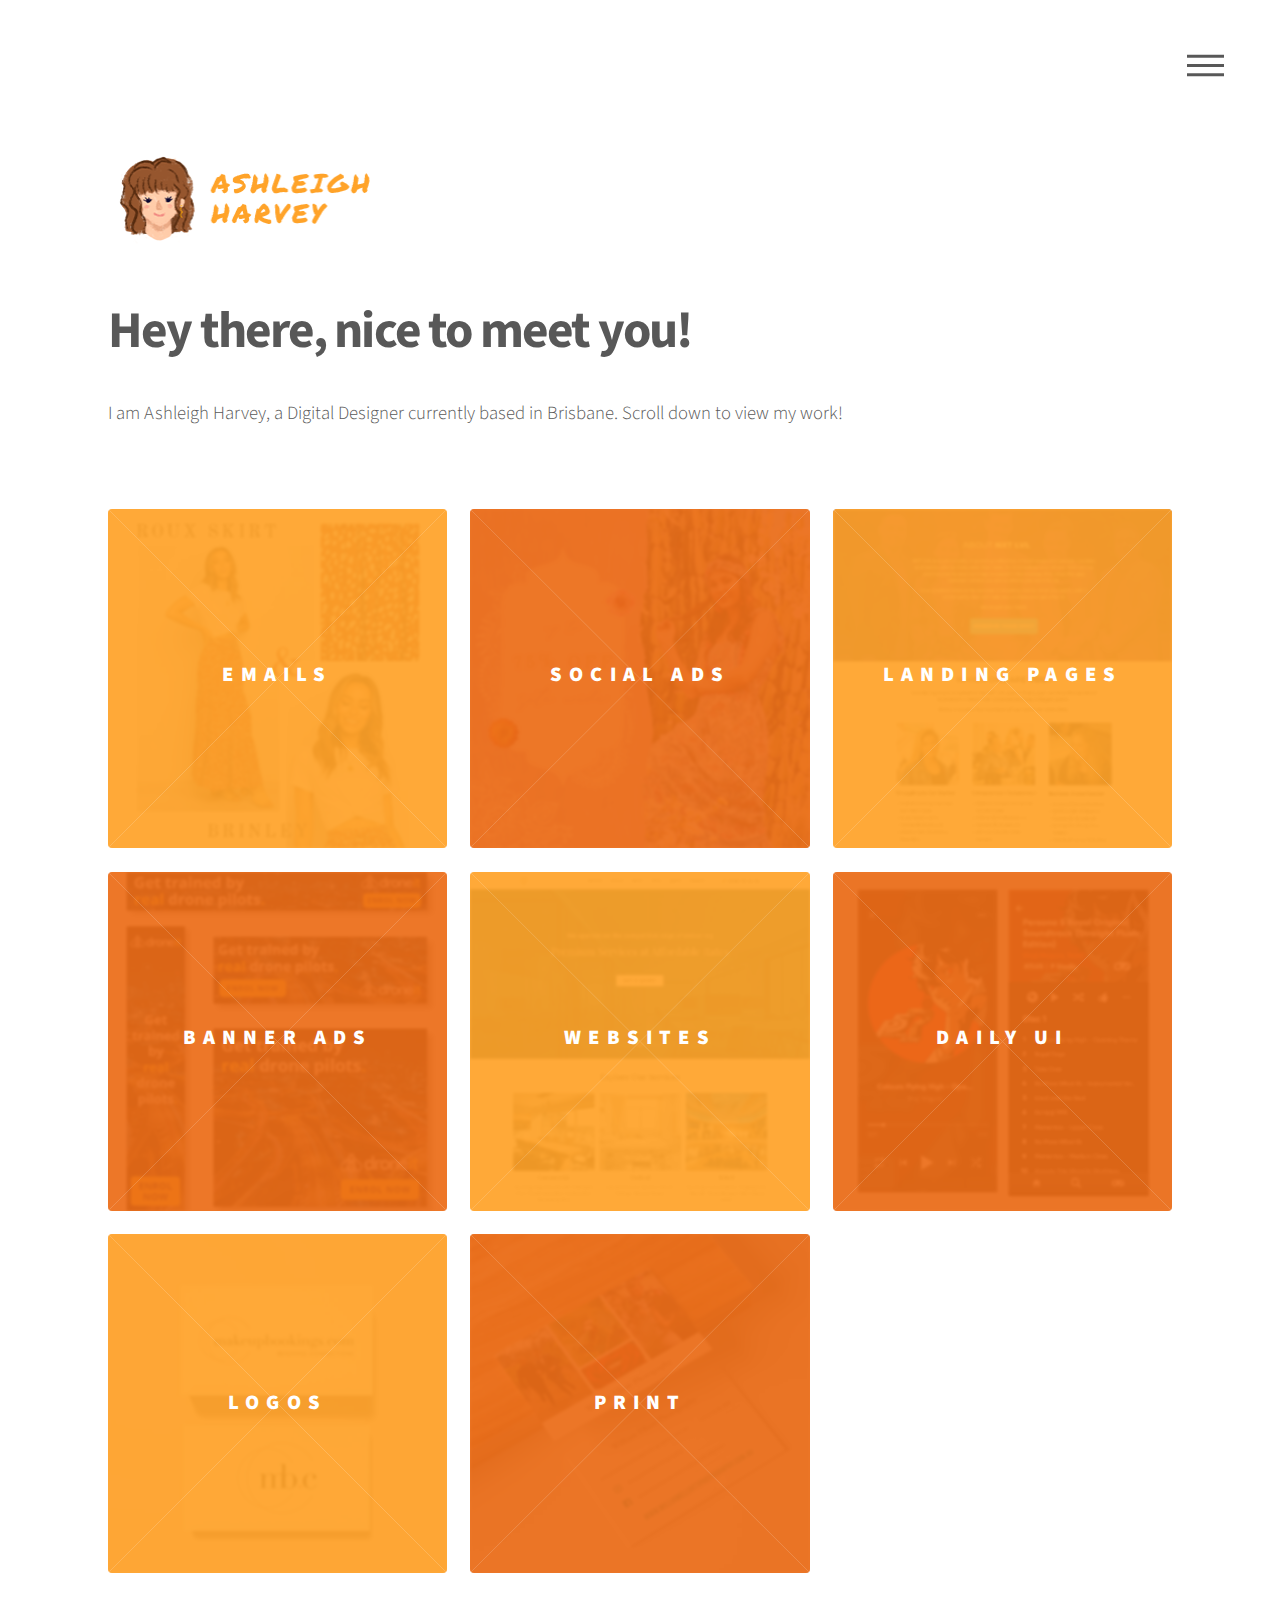
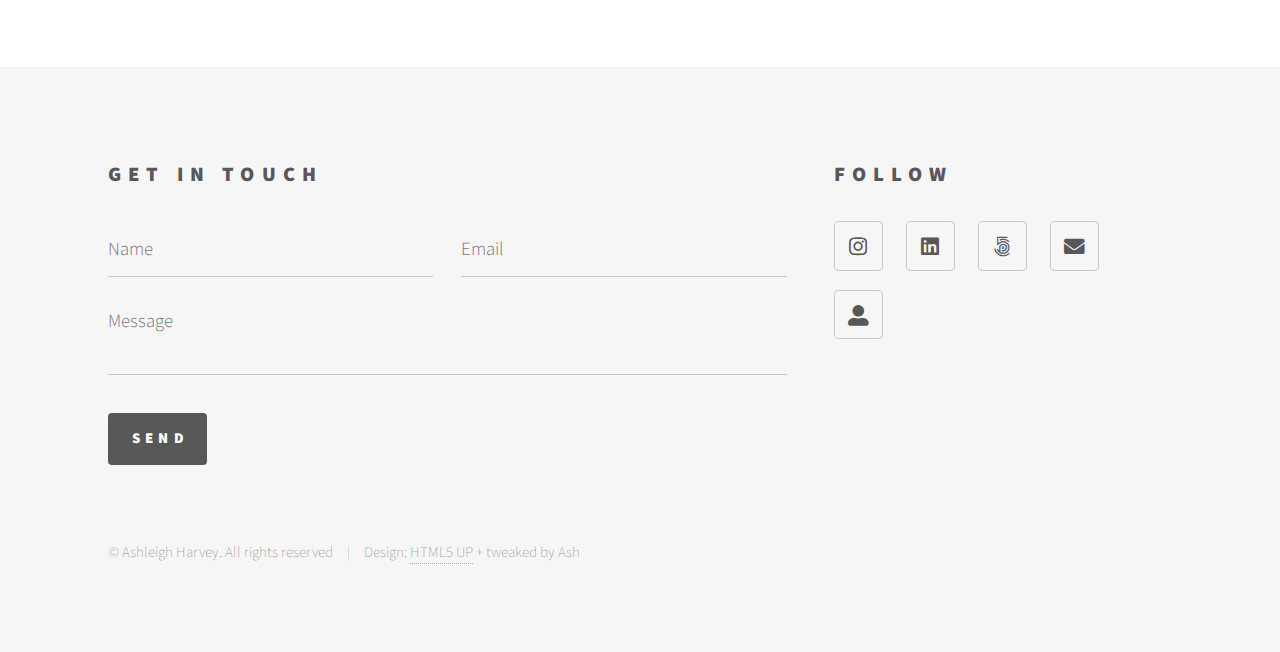
==== commit 58bd6ffb: "Update index.html" ====
--- a/index.html
+++ b/index.html
@@ -43,8 +43,7 @@
 						<ul>
 							<li><a href="index.html">Home</a></li>
 							<li><a href="about.html">About Me</a></li>
-							<li><a href="Ashleigh-Harvey-Resume.pdf" target="_blank">Resume</a></li>
-							<li><a href="elements.html">Elements</a></li>
+							<li><a href="https://drive.google.com/file/d/1UFpGIDTYdpnYaGC8S90P1QdoCsld8UYe/view?usp=sharing" target="_blank">Resume</a></li>
 						</ul>
 					</nav>
 
@@ -141,7 +140,7 @@
 									</a>
 								</article>
                                 
-                                <article class="style1">
+                                				<article class="style1">
 									<span class="image">
 										<img src="images/logo-tile.jpg" alt="" />
 									</span>
@@ -150,7 +149,14 @@
 									</a>
 								</article>
 								
-                                  
+                                  	<article class="style2">
+									<span class="image">
+										<img src="images/print.jpg" alt="" />
+									</span>
+									<a href="Print.html">
+										<h2>Print</h2>
+									</a>
+								</article>
                                 
                                 
 							</section>
@@ -211,4 +217,4 @@
 			<script src="assets/js/main.js"></script>
 
 	</body>
-</html>+</html>
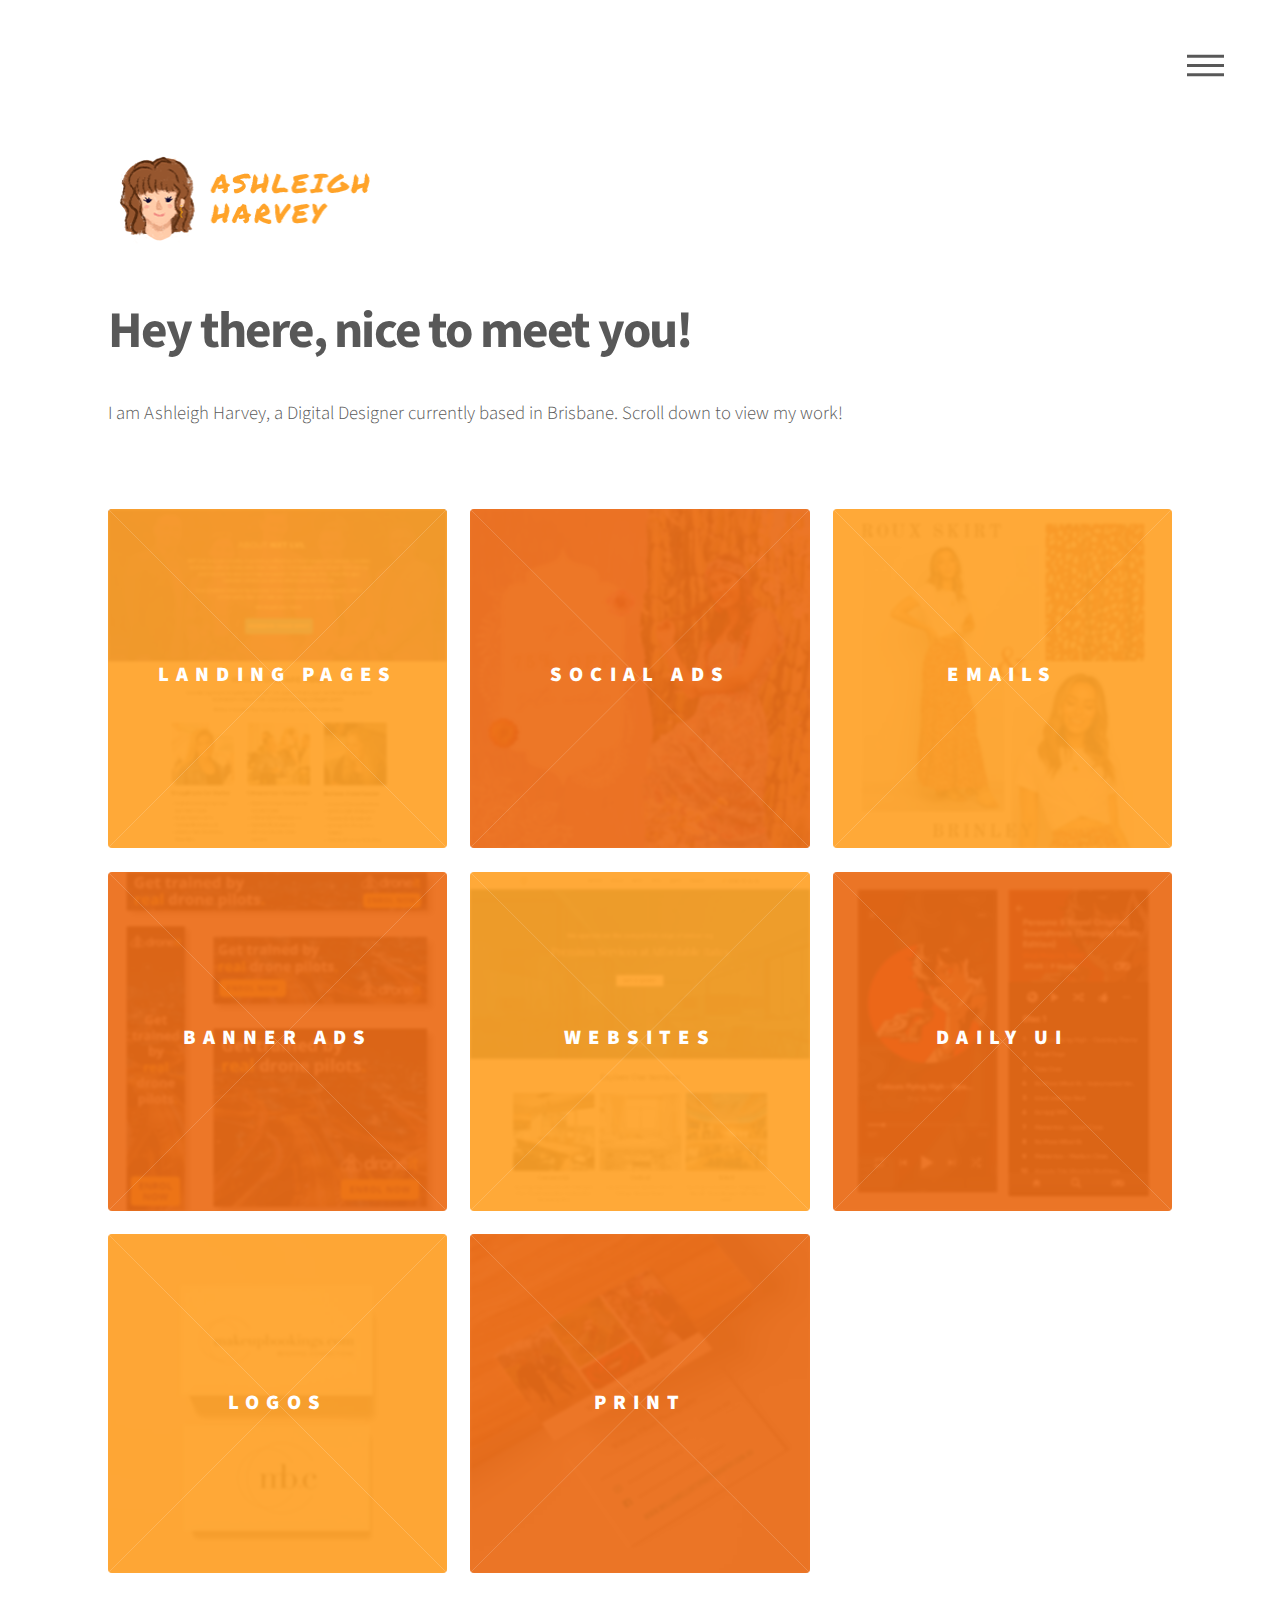
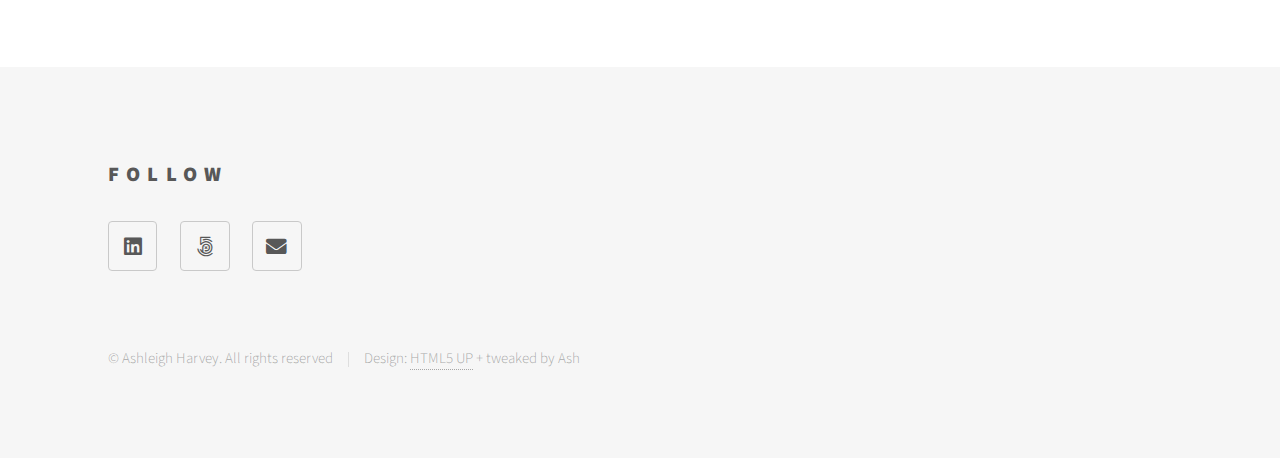
==== commit 6c05423b: "Updates for portfolio" ====
--- a/index.html
+++ b/index.html
@@ -43,7 +43,7 @@
 						<ul>
 							<li><a href="index.html">Home</a></li>
 							<li><a href="about.html">About Me</a></li>
-							<li><a href="https://drive.google.com/file/d/1UFpGIDTYdpnYaGC8S90P1QdoCsld8UYe/view?usp=sharing" target="_blank">Resume</a></li>
+							<li><a href="https://drive.google.com/file/d/1QQuoDz8Pq8CmjznkmEpydwmsoBSFRQke/view?usp=sharing" target="_blank">Resume</a></li>
 						</ul>
 					</nav>
 
@@ -72,7 +72,32 @@
 </p>
 							</header>
 							<section class="tiles" style="margin-top: 3em;">
+                                
 								<article class="style1">
+									<span class="image">
+										<img src="images/lp-tile.jpg" alt="" />
+									</span>
+									<a href="landingpage.html">
+										<h2>Landing Pages</h2>
+										<div class="content">
+											<p>Created with Unbounce.</p>
+										</div>
+									</a>
+								</article>
+                                
+								<article class="style2">
+									<span class="image">
+										<img src="images/social-tile.jpg" alt="" />
+									</span>
+									<a href="SocialMedia.html">
+										<h2>Social Ads</h2>
+										<div class="content">
+											<p>Ads and carousel designs for social media platforms.</p>
+										</div>
+									</a>
+								</article>
+
+								<article class="style3">
 									<span class="image">
 										<img src="images/email-tile.jpg" alt="" />
 									</span>
@@ -83,28 +108,8 @@
 										</div>
 									</a>
 								</article>
-								<article class="style2">
-									<span class="image">
-										<img src="images/social-tile.jpg" alt="" />
-									</span>
-									<a href="SocialMedia.html">
-										<h2>Social Ads</h2>
-										<div class="content">
-											<p>Ads and carousel designs for social media platforms.</p>
-										</div>
-									</a>
-								</article>
-								<article class="style3">
-									<span class="image">
-										<img src="images/lp-tile.jpg" alt="" />
-									</span>
-									<a href="landingpage.html">
-										<h2>Landing Pages</h2>
-										<div class="content">
-											<p>Created with Unbounce.</p>
-										</div>
-									</a>
-								</article>
+                                
+                                
 								<article class="style4">
 									<span class="image">
 										<img src="images/banner-tile.jpg" alt="" />
@@ -116,6 +121,7 @@
 										</div>
 									</a>
 								</article>
+                                
 								<article class="style5">
 									<span class="image">
 										<img src="images/website-tile.png" alt="" />
@@ -127,6 +133,7 @@
 										</div>
 									</a>
 								</article>
+                                
 								<article class="style6">
 									<span class="image">
 								        <img src="images/videogame.png" alt="" />
@@ -136,7 +143,6 @@
 										<div class="content">
 											<p>Daily UI challenge concepts.</p>
 										</div>
-                               
 									</a>
 								</article>
                                 
@@ -166,38 +172,16 @@
 				<!-- Footer -->
 					<footer id="footer">
 						<div class="inner">
-							<section>
-								<h2>Get in touch</h2>
-								<form method="post" action="mailto:lh.ashleigh@gmail.com">
-									<div class="fields">
-										<div class="field half">
-											<input type="text" name="name" id="name" placeholder="Name" />
-										</div>
-										<div class="field half">
-											<input type="email" name="email" id="email" placeholder="Email" />
-										</div>
-										<div class="field">
-											<textarea name="message" id="message" placeholder="Message"></textarea>
-										</div>
-									</div>
-									<ul class="actions">
-										<li><input type="submit" value="Send" class="primary" /></li>
-									</ul>
-								</form>
-							</section>
+
 							<section>
 								<h2>Follow</h2>
 								<ul class="icons">
 									
-                                    <li><a href="https://www.instagram.com/potatomashleigh" target="_blank" class="icon brands style2 fa-instagram"  title="Instagram"><span class="label">Instagram</span></a></li>
-                                    
                                     <li><a href="https://www.linkedin.com/in/ashleighharvey" target="_blank" class="icon brands style2 fa-linkedin"  title="LinkedIn"><span class="label">LinkedIn</span></a></li>
 									
-                                    <li><a href="https://500px.com/potatomashleigh" class="icon brands style2 fa-500px" target="_blank" title="Photography"><span class="label">500px</span></a></li>
+                                    <li><a href="https://500px.com/p/lhashleigh" class="icon brands style2 fa-500px" target="_blank" title="Photography"><span class="label">500px</span></a></li>
 									
                                     <li><a href="mailto:lh.ashleigh@gmail.com" target="_blank" class="icon solid style2 fa-envelope" title="Email"><span class="label">Email</span></a></li>
-                                    
-                                    <li><a href="https://www.interaction-design.org/ashleigh-harvey" class="icon solid style2 fa-user-alt" target="_blank" title="IDF Profile"><span class="label">Interaction Design Foundation</span></a></li>
 								</ul>
                                 
 							</section>
